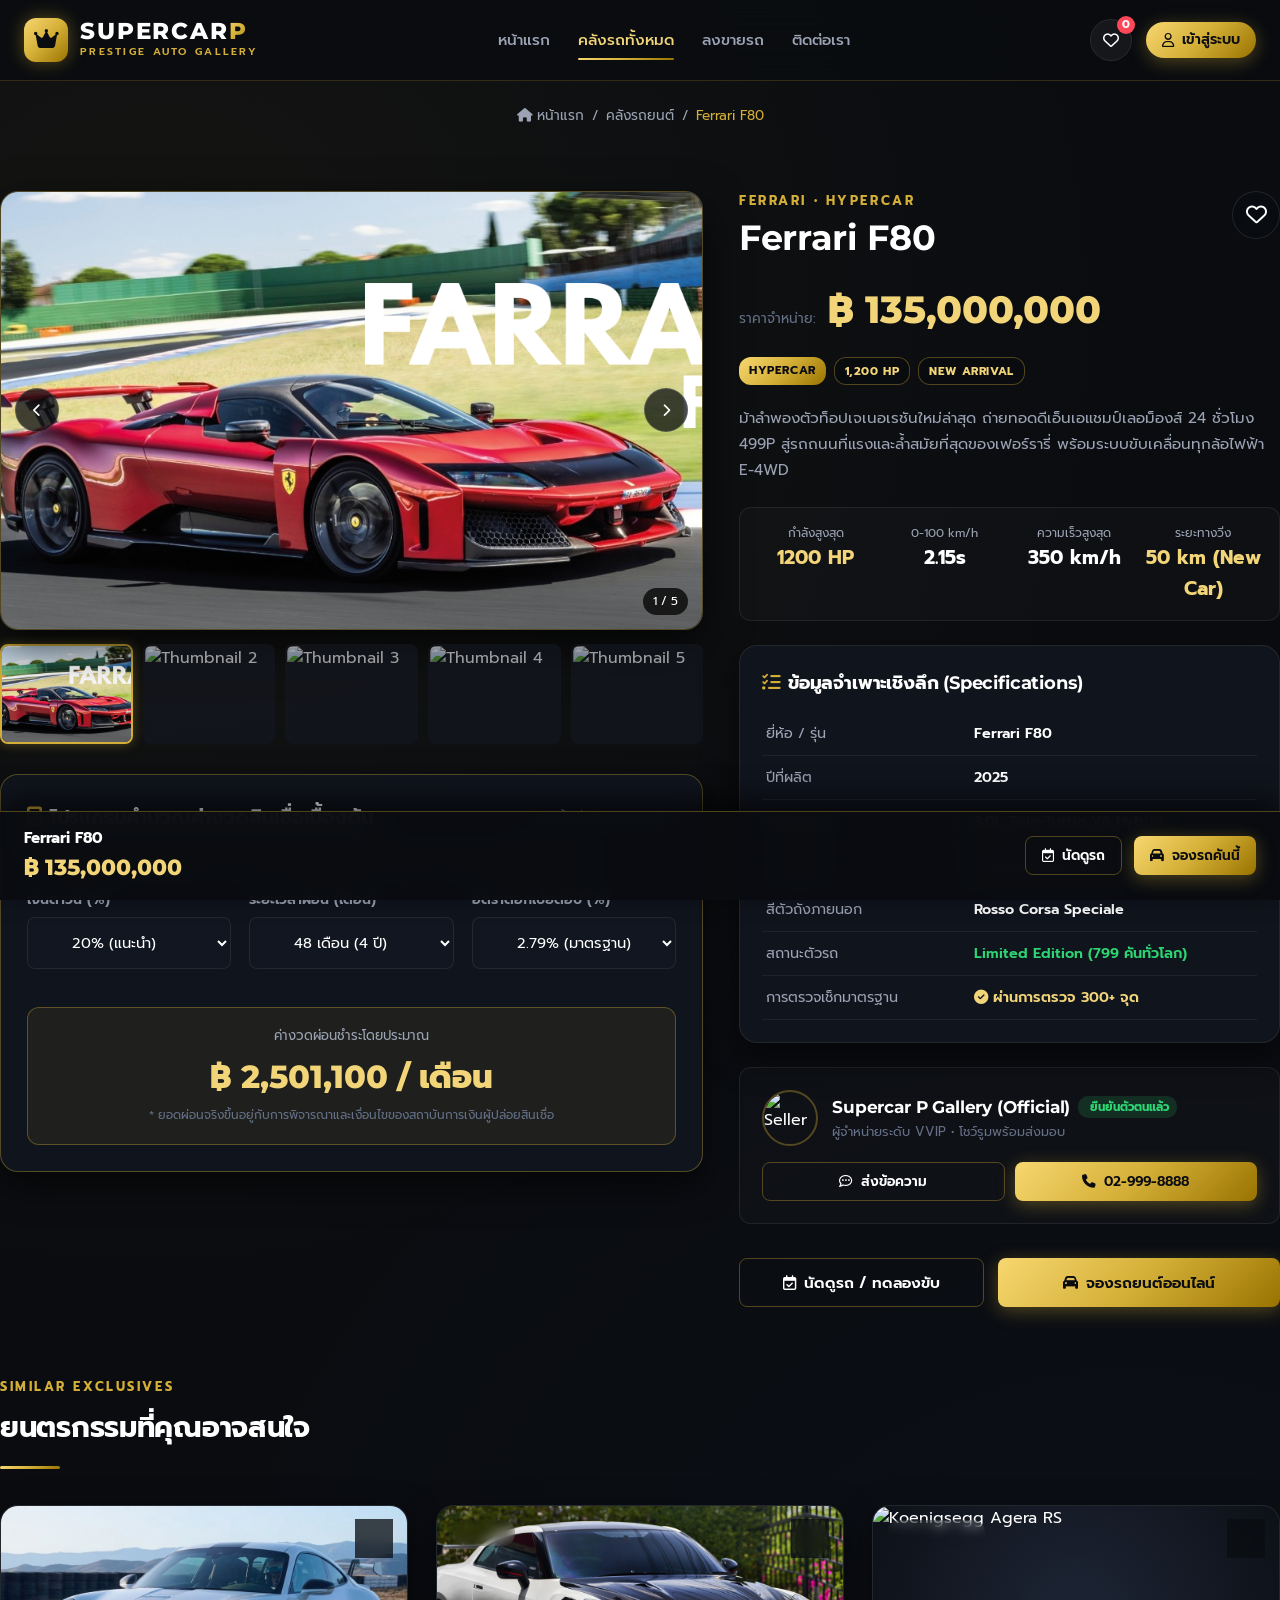
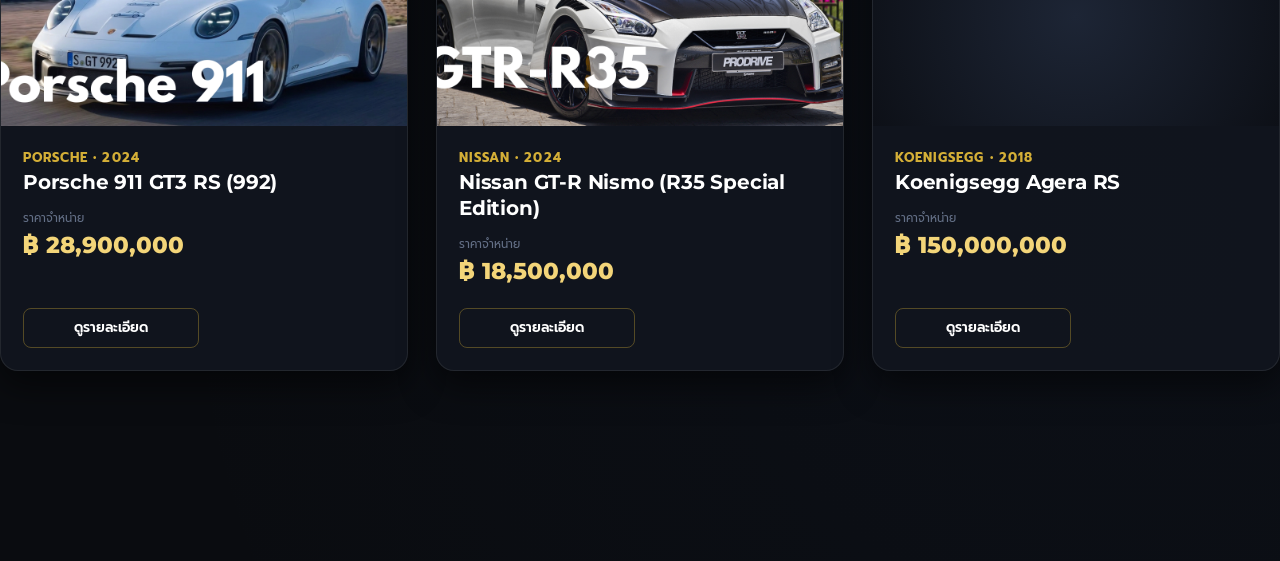
==== car_details.html @ a07b2f20 "final" ====
<!DOCTYPE html>
<html lang="th">
<head>
  <meta charset="UTF-8">
  <meta name="viewport" content="width=device-width, initial-scale=1.0">
  <title>รายละเอียดรถยนต์ | SUPERCAR P</title>
  
  <!-- FontAwesome Icons -->
  <link rel="stylesheet" href="https://cdnjs.cloudflare.com/ajax/libs/font-awesome/6.5.1/css/all.min.css">
  
  <!-- Unified Master Stylesheet -->
  <link rel="stylesheet" href="style.css">
</head>
<body style="padding-bottom: 90px;">

  <!-- ================= 1. HEADER / NAVIGATION ================= -->
  <header class="main-header" id="navbar">
    <div class="container header-container">
      <a href="index.html" class="brand-logo">
        <span class="logo-mark"><i class="fa-solid fa-crown"></i></span>
        <div class="logo-text">
          <span class="logo-title">SUPERCAR<span class="accent-gold">P</span></span>
          <span class="logo-sub">PRESTIGE AUTO GALLERY</span>
        </div>
      </a>

      <!-- Desktop Navigation -->
      <nav class="nav-menu" id="navMenu">
        <a href="index.html" class="nav-link">หน้าแรก</a>
        <a href="cars.html" class="nav-link active">คลังรถทั้งหมด</a>
        <a href="sell.html" class="nav-link">ลงขายรถ</a>
        <a href="contact.html" class="nav-link">ติดต่อเรา</a>
      </nav>

      <!-- Header Tools -->
      <div class="header-tools">
        <a href="sell.html" class="btn btn-outline btn-sm" style="display:none; @media(min-width:768px){display:inline-flex;}">
          <i class="fa-solid fa-plus"></i>
          <span>ลงขายรถ</span>
        </a>

        <a href="cars.html?view=wishlist" class="wishlist-btn" id="wishlistToggle" title="รถที่ถูกใจ (Wishlist)">
          <i class="fa-regular fa-heart"></i>
          <span class="badge" id="wishlistCount">0</span>
        </a>

        <!-- User Authentication State Button -->
        <div id="navbarAuth"></div>

        <!-- Mobile Menu Toggle Button -->
        <button class="mobile-toggle" id="mobileMenuBtn" aria-label="Toggle Navigation">
          <span></span>
          <span></span>
          <span></span>
        </button>
      </div>
    </div>
  </header>

  <!-- ================= 2. BREADCRUMB ================= -->
  <div class="container" style="padding-top: 24px;">
    <div class="breadcrumb-nav">
      <a href="index.html"><i class="fa-solid fa-house"></i> หน้าแรก</a>
      <span>/</span>
      <a href="cars.html">คลังรถยนต์</a>
      <span>/</span>
      <span id="breadcrumbCarName" style="color:var(--color-gold);">กำลังโหลด...</span>
    </div>
  </div>

  <!-- ================= 3. CAR DETAILS MAIN SECTION ================= -->
  <main class="container detail-main">
    <div class="detail-grid">

      <!-- LEFT COLUMN: IMAGE GALLERY & CALCULATOR -->
      <div>
        <div class="gallery-container">
          <div class="main-image-viewport">
            <img id="mainImage" src="" alt="Car Image">
            
            <button class="gallery-nav-btn prev" onclick="prevImage()" aria-label="Previous Image">
              <i class="fa-solid fa-chevron-left"></i>
            </button>
            <button class="gallery-nav-btn next" onclick="nextImage()" aria-label="Next Image">
              <i class="fa-solid fa-chevron-right"></i>
            </button>

            <div style="position:absolute; bottom:14px; right:14px; background:rgba(0,0,0,0.75); color:#fff; font-size:0.75rem; padding:4px 10px; border-radius:20px; backdrop-filter:blur(6px);">
              <span id="currentImgIdx">1</span> / <span id="totalImgCount">5</span>
            </div>
          </div>

          <!-- Thumbnails -->
          <div class="thumbnails-row" id="thumbnailsContainer">
            <!-- Rendered via JS -->
          </div>
        </div>

        <!-- Loan & Installment Calculator -->
        <div class="calculator-card glass-panel">
          <div style="display:flex; justify-content:space-between; align-items:center; margin-bottom:14px;">
            <h3 style="font-size:1.25rem; display:flex; align-items:center; gap:8px;">
              <i class="fa-solid fa-calculator" style="color:var(--color-gold);"></i>
              <span>โปรแกรมคำนวณค่างวดสินเชื่อเบื้องต้น</span>
            </h3>
            <span style="font-size:0.78rem; color:var(--text-dim);">ดอกเบี้ยเริ่มต้น 2.79% ต่อปี</span>
          </div>

          <p style="font-size:0.86rem; color:var(--text-muted); line-height:1.6;">
            ประเมินยอดผ่อนต่อเดือนโดยประมาณ สามารถปรับเปลี่ยนเงินดาวน์และระยะเวลาผ่อนได้ตามต้องการ
          </p>

          <div class="calc-inputs-grid">
            <div class="form-group">
              <label>เงินดาวน์ (%)</label>
              <select id="calcDownPercent" class="custom-select" onchange="calculateInstallment()">
                <option value="0.15">15%</option>
                <option value="0.20" selected>20% (แนะนำ)</option>
                <option value="0.25">25%</option>
                <option value="0.30">30%</option>
                <option value="0.40">40%</option>
                <option value="0.50">50%</option>
              </select>
            </div>

            <div class="form-group">
              <label>ระยะเวลาผ่อน (เดือน)</label>
              <select id="calcPeriodMonths" class="custom-select" onchange="calculateInstallment()">
                <option value="36">36 เดือน (3 ปี)</option>
                <option value="48" selected>48 เดือน (4 ปี)</option>
                <option value="60">60 เดือน (5 ปี)</option>
                <option value="72">72 เดือน (6 ปี)</option>
                <option value="84">84 เดือน (7 ปี)</option>
              </select>
            </div>

            <div class="form-group">
              <label>อัตราดอกเบี้ยต่อปี (%)</label>
              <select id="calcInterestRate" class="custom-select" onchange="calculateInstallment()">
                <option value="0.0259">2.59% (พิเศษ)</option>
                <option value="0.0279" selected>2.79% (มาตรฐาน)</option>
                <option value="0.0299">2.99%</option>
                <option value="0.0329">3.29%</option>
              </select>
            </div>
          </div>

          <div class="calc-result-box">
            <span style="font-size:0.82rem; color:var(--text-muted); display:block; margin-bottom:4px;">
              ค่างวดผ่อนชำระโดยประมาณ
            </span>
            <div class="calc-result-amount" id="calcMonthlyPayment">฿ 0</div>
            <span style="font-size:0.75rem; color:var(--text-dim); display:block; margin-top:4px;">
              * ยอดผ่อนจริงขึ้นอยู่กับการพิจารณาและเงื่อนไขของสถาบันการเงินผู้ปล่อยสินเชื่อ
            </span>
          </div>
        </div>

      </div>

      <!-- RIGHT COLUMN: SPECS, PRICING & SELLER INFO -->
      <div class="detail-info-card">
        
        <!-- Header & Wishlist -->
        <div>
          <div style="display:flex; justify-content:space-between; align-items:flex-start; gap:16px;">
            <div>
              <span class="sub-heading" id="carBrandTypeBadge">FERRARI • HYPERCAR</span>
              <h1 id="carNameTitle" style="font-size:2.2rem; margin:6px 0 10px; line-height:1.2;">Ferrari F80</h1>
            </div>
            
            <button class="card-fav-btn" id="detailFavBtn" style="position:static; width:48px; height:48px;" onclick="toggleDetailFav()">
              <i class="fa-regular fa-heart" style="font-size:1.3rem;"></i>
            </button>
          </div>

          <div style="display:flex; align-items:baseline; gap:12px; margin:10px 0 16px;">
            <span style="font-size:0.85rem; color:var(--text-dim);">ราคาจำหน่าย:</span>
            <span id="carPriceNumber" class="price-number" style="font-size:2.4rem;">฿ 135,000,000</span>
          </div>

          <!-- Quick Badges -->
          <div style="display:flex; gap:8px; flex-wrap:wrap; margin-bottom:20px;" id="carBadgesContainer">
            <!-- Badges -->
          </div>

          <p id="carDescriptionText" style="color:var(--text-muted); font-size:0.95rem; line-height:1.7;">
            ม้าลำพองตัวท็อปเจเนอเรชันใหม่ล่าสุด ถ่ายทอดดีเอ็นเอแชมป์เลอม็องส์ 24 ชั่วโมง 499P สู่รถถนนที่แรงและล้ำสมัยที่สุด
          </p>
        </div>

        <!-- 4 Key Performance Highlights -->
        <div style="display:grid; grid-template-columns:repeat(4, 1fr); gap:10px; background:rgba(255,255,255,0.02); padding:16px; border-radius:var(--radius-md); border:1px solid var(--border-glass);">
          <div style="text-align:center;">
            <small style="color:var(--text-muted); font-size:0.75rem; display:block;">กำลังสูงสุด</small>
            <b id="specHp" style="color:var(--color-gold-light); font-size:1.2rem;">1,200 HP</b>
          </div>
          <div style="text-align:center;">
            <small style="color:var(--text-muted); font-size:0.75rem; display:block;">0-100 km/h</small>
            <b id="specAcc" style="color:#fff; font-size:1.2rem;">2.15s</b>
          </div>
          <div style="text-align:center;">
            <small style="color:var(--text-muted); font-size:0.75rem; display:block;">ความเร็วสูงสุด</small>
            <b id="specTopSpeed" style="color:#fff; font-size:1.2rem;">350 km/h</b>
          </div>
          <div style="text-align:center;">
            <small style="color:var(--text-muted); font-size:0.75rem; display:block;">ระยะทางวิ่ง</small>
            <b id="specMileage" style="color:var(--color-gold-light); font-size:1.2rem;">50 km</b>
          </div>
        </div>

        <!-- Technical Specs Table -->
        <div class="glass-panel" style="padding:22px;">
          <h3 style="font-size:1.15rem; color:#fff; margin-bottom:14px; display:flex; align-items:center; gap:8px;">
            <i class="fa-solid fa-list-check" style="color:var(--color-gold);"></i>
            <span>ข้อมูลจำเพาะเชิงลึก (Specifications)</span>
          </h3>
          <table class="detail-specs-table">
            <tr><td>ยี่ห้อ / รุ่น</td><td id="tableModel">-</td></tr>
            <tr><td>ปีที่ผลิต</td><td id="tableYear">-</td></tr>
            <tr><td>เครื่องยนต์</td><td id="tableEngine">-</td></tr>
            <tr><td>ระบบเกียร์</td><td id="tableTransmission">-</td></tr>
            <tr><td>สีตัวถังภายนอก</td><td id="tableColor">-</td></tr>
            <tr><td>สถานะตัวรถ</td><td id="tableStatus" style="color:#2ed573;">-</td></tr>
            <tr><td>การตรวจเช็กมาตรฐาน</td><td style="color:var(--color-gold-light);"><i class="fa-solid fa-circle-check"></i> ผ่านการตรวจ 300+ จุด</td></tr>
          </table>
        </div>

        <!-- Seller Card -->
        <div class="seller-card">
          <div class="seller-header">
            <img id="sellerAvatar" src="https://images.unsplash.com/photo-1560250097-0b93528c311a?auto=format&fit=crop&w=300&q=80" alt="Seller" class="seller-avatar">
            <div>
              <div style="display:flex; align-items:center; gap:8px;">
                <h4 id="sellerName" style="font-size:1.05rem; color:#fff;">Supercar P Official</h4>
                <span style="background:rgba(46,213,115,0.15); color:#2ed573; font-size:0.72rem; padding:2px 8px; border-radius:10px; font-weight:700;">
                  <i class="fa-solid fa-shield-check"></i> ยืนยันตัวตนแล้ว
                </span>
              </div>
              <p style="font-size:0.8rem; color:var(--text-dim); margin-top:2px;">ผู้จำหน่ายระดับ VVIP • โชว์รูมพร้อมส่งมอบ</p>
            </div>
          </div>

          <div style="display:grid; grid-template-columns:1fr 1fr; gap:10px;">
            <button onclick="openModal('contactModal')" class="btn btn-outline btn-sm">
              <i class="fa-regular fa-comment-dots"></i> ส่งข้อความ
            </button>
            <a id="sellerPhoneLink" href="tel:029998888" class="btn btn-gold btn-sm">
              <i class="fa-solid fa-phone"></i> โทรติดต่อ
            </a>
          </div>
        </div>

        <!-- Action CTAs -->
        <div style="display:flex; gap:14px; margin-top:10px;">
          <button onclick="openModal('appointmentModal')" class="btn btn-outline" style="flex:1;">
            <i class="fa-regular fa-calendar-check"></i> นัดดูรถ / ทดลองขับ
          </button>
          <button onclick="openModal('bookingModal')" class="btn btn-gold" style="flex:1.2;">
            <i class="fa-solid fa-car"></i> จองรถยนต์ออนไลน์
          </button>
        </div>

      </div>

    </div>

    <!-- Related Vehicles Carousel -->
    <div style="margin-top:70px;">
      <div class="section-header">
        <span class="sub-heading">SIMILAR EXCLUSIVES</span>
        <h2 style="font-size:1.8rem;">ยนตรกรรมที่คุณอาจสนใจ</h2>
        <div class="gold-divider" style="margin-left:0;"></div>
      </div>

      <div class="cars-grid" id="relatedCarsContainer">
        <!-- Rendered via JS -->
      </div>
    </div>
  </main>

  <!-- ================= 4. STICKY BOTTOM ACTION BAR ================= -->
  <div class="sticky-bottom-bar">
    <div class="sticky-bar-inner">
      <div>
        <div id="stickyCarTitle" style="font-size:0.95rem; font-weight:700; color:#fff;">Ferrari F80</div>
        <div id="stickyCarPrice" style="font-family:var(--font-en); font-size:1.4rem; font-weight:800; color:var(--color-gold-light);">฿ 135,000,000</div>
      </div>

      <div style="display:flex; gap:12px;">
        <button onclick="openModal('appointmentModal')" class="btn btn-outline btn-sm">
          <i class="fa-regular fa-calendar-check"></i> นัดดูรถ
        </button>
        <button onclick="openModal('bookingModal')" class="btn btn-gold btn-sm">
          <i class="fa-solid fa-car"></i> จองรถคันนี้
        </button>
      </div>
    </div>
  </div>

  <!-- ================= 5. MODALS ================= -->

  <!-- Modal 1: Appointment (นัดดูรถ / ทดลองขับ) -->
  <div class="modal-overlay" id="appointmentModal">
    <div class="modal-box">
      <button class="modal-close-btn" onclick="closeModal('appointmentModal')"><i class="fa-solid fa-xmark"></i></button>
      <div style="display:flex; align-items:center; gap:12px; margin-bottom:18px;">
        <div style="width:44px; height:44px; border-radius:12px; background:var(--gold-gradient); display:flex; align-items:center; justify-content:center; color:#000; font-size:1.3rem;">
          <i class="fa-regular fa-calendar-check"></i>
        </div>
        <div>
          <h3 style="font-size:1.3rem; color:#fff;">นัดหมายดูรถยนต์ / ทดลองขับ</h3>
          <p id="modalCarSubtitle1" style="font-size:0.82rem; color:var(--text-muted);">-</p>
        </div>
      </div>

      <form onsubmit="handleAppointmentSubmit(event)">
        <div class="form-group">
          <label>ชื่อ-นามสกุลของคุณ</label>
          <input type="text" id="appUserName" class="custom-input" placeholder="ระบุชื่อจริงและนามสกุล" required>
        </div>
        <div class="form-row">
          <div class="form-group">
            <label>เบอร์โทรศัพท์ติดต่อ</label>
            <input type="tel" id="appUserPhone" class="custom-input" placeholder="08X-XXX-XXXX" required>
          </div>
          <div class="form-group">
            <label>LINE ID (ถ้ามี)</label>
            <input type="text" id="appUserLine" class="custom-input" placeholder="@yourline">
          </div>
        </div>
        <div class="form-row">
          <div class="form-group">
            <label>วันที่ต้องการนัดหมาย</label>
            <input type="date" id="appDate" class="custom-input" required>
          </div>
          <div class="form-group">
            <label>ช่วงเวลาที่สะดวก</label>
            <select id="appTime" class="custom-select">
              <option>ช่วงเช้า (09:30 - 12:00 น.)</option>
              <option selected>ช่วงบ่าย (13:00 - 16:00 น.)</option>
              <option>ช่วงเย็น (16:00 - 18:30 น.)</option>
            </select>
          </div>
        </div>
        <button type="submit" class="btn btn-gold" style="width:100%; margin-top:10px;">
          <i class="fa-solid fa-check"></i> ยืนยันการนัดหมาย
        </button>
      </form>
    </div>
  </div>

  <!-- Modal 2: Booking (จองรถยนต์ออนไลน์) -->
  <div class="modal-overlay" id="bookingModal">
    <div class="modal-box">
      <button class="modal-close-btn" onclick="closeModal('bookingModal')"><i class="fa-solid fa-xmark"></i></button>
      <div style="display:flex; align-items:center; gap:12px; margin-bottom:18px;">
        <div style="width:44px; height:44px; border-radius:12px; background:var(--gold-gradient); display:flex; align-items:center; justify-content:center; color:#000; font-size:1.3rem;">
          <i class="fa-solid fa-car"></i>
        </div>
        <div>
          <h3 style="font-size:1.3rem; color:#fff;">จองรถยนต์ออนไลน์ (Online Booking)</h3>
          <p style="font-size:0.82rem; color:var(--color-gold-light);">การันตีคืนเงินมัดจำ 100% หากไม่ผ่านไฟแนนซ์</p>
        </div>
      </div>

      <div style="background:rgba(212,175,55,0.08); border:1px solid var(--border-gold); padding:16px; border-radius:12px; margin-bottom:18px;">
        <div style="display:flex; justify-content:space-between; margin-bottom:6px; font-size:0.9rem;">
          <span style="color:var(--text-muted);">รถยนต์ที่จอง:</span>
          <span id="bookingCarName" style="font-weight:700; color:#fff;">-</span>
        </div>
        <div style="display:flex; justify-content:space-between; margin-bottom:6px; font-size:0.9rem;">
          <span style="color:var(--text-muted);">ราคาจำหน่าย:</span>
          <span id="bookingCarPrice" style="font-weight:700; color:var(--color-gold);">-</span>
        </div>
        <div style="display:flex; justify-content:space-between; padding-top:8px; border-top:1px solid rgba(255,255,255,0.08); font-size:1.05rem;">
          <span style="color:#fff; font-weight:600;">ค่ามัดจำจองสิทธิ์:</span>
          <span style="font-weight:800; color:#2ed573;">฿ 50,000</span>
        </div>
      </div>

      <form onsubmit="handleBookingSubmit(event)">
        <div class="form-group">
          <label>ชื่อ-นามสกุล (ตรงตามบัตรประชาชน)</label>
          <input type="text" class="custom-input" placeholder="ระบุชื่อ-นามสกุล" required>
        </div>
        <div class="form-row">
          <div class="form-group">
            <label>เบอร์โทรศัพท์</label>
            <input type="tel" class="custom-input" placeholder="08X-XXX-XXXX" required>
          </div>
          <div class="form-group">
            <label>อีเมล</label>
            <input type="email" class="custom-input" placeholder="your@email.com" required>
          </div>
        </div>
        <button type="submit" class="btn btn-gold" style="width:100%; margin-top:10px;">
          <i class="fa-solid fa-lock"></i> ดำเนินการชำระมัดจำจองสิทธิ์
        </button>
      </form>
    </div>
  </div>

  <!-- Modal 3: Contact Seller (ติดต่อผู้ขาย) -->
  <div class="modal-overlay" id="contactModal">
    <div class="modal-box">
      <button class="modal-close-btn" onclick="closeModal('contactModal')"><i class="fa-solid fa-xmark"></i></button>
      <h3 style="font-size:1.3rem; color:#fff; margin-bottom:6px;">ส่งข้อความสอบถามผู้ขาย</h3>
      <p id="contactCarSubtitle" style="font-size:0.85rem; color:var(--text-muted); margin-bottom:18px;">-</p>

      <form onsubmit="handleContactSubmit(event)">
        <div class="form-group">
          <label>ชื่อของคุณ</label>
          <input type="text" class="custom-input" placeholder="ระบุชื่อของคุณ" required>
        </div>
        <div class="form-group">
          <label>เบอร์โทรศัพท์</label>
          <input type="tel" class="custom-input" placeholder="08X-XXX-XXXX" required>
        </div>
        <div class="form-group">
          <label>ข้อความสอบถาม</label>
          <textarea id="contactMessageInput" class="custom-textarea" placeholder="ระบุข้อความสอบถาม..."></textarea>
        </div>
        <button type="submit" class="btn btn-gold" style="width:100%;">
          <i class="fa-solid fa-paper-plane"></i> ส่งข้อความทันที
        </button>
      </form>
    </div>
  </div>

  <!-- Scripts -->
  <script src="js/cars-data.js"></script>
  <script>
    let currentCar = null;
    let currentGallery = [];
    let currentImgIdx = 0;

    document.addEventListener("DOMContentLoaded", () => {
      // Get car ID from URL parameter ?id=...
      const params = new URLSearchParams(window.location.search);
      const carId = parseInt(params.get("id")) || 1;

      currentCar = CAR_DATABASE.find(c => c.id === carId) || CAR_DATABASE[0];
      currentGallery = currentCar.gallery && currentCar.gallery.length > 0 ? currentCar.gallery : [currentCar.image];

      populateCarDetails();
      renderThumbnails();
      calculateInstallment();
      renderRelatedCars();

      // Check if URL has ?action=booking
      if (params.get("action") === "booking") {
        openModal("bookingModal");
      }
    });

    function populateCarDetails() {
      if (!currentCar) return;

      document.title = `${currentCar.name} (${currentCar.year}) | SUPERCAR P`;
      document.getElementById("breadcrumbCarName").textContent = currentCar.name;
      document.getElementById("carBrandTypeBadge").textContent = `${currentCar.brand.toUpperCase()} • ${currentCar.type.toUpperCase()}`;
      document.getElementById("carNameTitle").textContent = currentCar.name;
      document.getElementById("carPriceNumber").textContent = `฿ ${currentCar.priceDisplay}`;
      document.getElementById("carDescriptionText").textContent = currentCar.description;

      document.getElementById("specHp").textContent = `${currentCar.hp} HP`;
      document.getElementById("specAcc").textContent = currentCar.acceleration;
      document.getElementById("specTopSpeed").textContent = currentCar.topSpeed;
      document.getElementById("specMileage").textContent = currentCar.mileage;

      document.getElementById("tableModel").textContent = currentCar.name;
      document.getElementById("tableYear").textContent = currentCar.year;
      document.getElementById("tableEngine").textContent = currentCar.engine;
      document.getElementById("tableTransmission").textContent = currentCar.transmission;
      document.getElementById("tableColor").textContent = currentCar.color;
      document.getElementById("tableStatus").textContent = currentCar.status;

      // Badges
      const badgesContainer = document.getElementById("carBadgesContainer");
      badgesContainer.innerHTML = currentCar.badges.map((b, i) => `
        <span class="badge-pill ${i === 0 ? 'gold' : 'dark'}">${b}</span>
      `).join('');

      // Sticky Bar
      document.getElementById("stickyCarTitle").textContent = currentCar.name;
      document.getElementById("stickyCarPrice").textContent = `฿ ${currentCar.priceDisplay}`;

      // Seller
      if (currentCar.seller) {
        document.getElementById("sellerName").textContent = currentCar.seller.name;
        document.getElementById("sellerAvatar").src = currentCar.seller.avatar;
        document.getElementById("sellerPhoneLink").href = `tel:${currentCar.seller.phone.replace(/[^0-9]/g, '')}`;
        document.getElementById("sellerPhoneLink").innerHTML = `<i class="fa-solid fa-phone"></i> ${currentCar.seller.phone}`;
      }

      // Modals text
      document.getElementById("modalCarSubtitle1").textContent = `${currentCar.name} (฿ ${currentCar.priceDisplay})`;
      document.getElementById("bookingCarName").textContent = currentCar.name;
      document.getElementById("bookingCarPrice").textContent = `฿ ${currentCar.priceDisplay}`;
      document.getElementById("contactCarSubtitle").textContent = `สนใจรถยนต์: ${currentCar.name}`;
      document.getElementById("contactMessageInput").value = `สวัสดีครับ สนใจสอบถามข้อมูลรถยนต์ ${currentCar.name} (รหัส #${currentCar.id}) ครับ`;

      // Main image
      setImage(0);

      // Wishlist button state
      updateDetailFavBtn();
    }

    function renderThumbnails() {
      const container = document.getElementById("thumbnailsContainer");
      container.innerHTML = currentGallery.map((imgSrc, idx) => `
        <div class="thumb-item ${idx === 0 ? 'active' : ''}" onclick="setImage(${idx})">
          <img src="${imgSrc}" alt="Thumbnail ${idx + 1}">
        </div>
      `).join('');
    }

    function setImage(idx) {
      currentImgIdx = idx;
      const mainImg = document.getElementById("mainImage");
      mainImg.style.opacity = '0.3';
      setTimeout(() => {
        mainImg.src = currentGallery[currentImgIdx];
        mainImg.style.opacity = '1';
      }, 150);

      document.getElementById("currentImgIdx").textContent = currentImgIdx + 1;
      document.getElementById("totalImgCount").textContent = currentGallery.length;

      document.querySelectorAll(".thumb-item").forEach((thumb, i) => {
        thumb.classList.toggle("active", i === currentImgIdx);
      });
    }

    function nextImage() {
      let nextIdx = (currentImgIdx + 1) % currentGallery.length;
      setImage(nextIdx);
    }

    function prevImage() {
      let prevIdx = (currentImgIdx - 1 + currentGallery.length) % currentGallery.length;
      setImage(prevIdx);
    }

    // Installment Calculator
    function calculateInstallment() {
      if (!currentCar) return;

      const price = currentCar.price;
      const downPercent = parseFloat(document.getElementById("calcDownPercent").value);
      const months = parseInt(document.getElementById("calcPeriodMonths").value);
      const annualRate = parseFloat(document.getElementById("calcInterestRate").value);

      const downPayment = price * downPercent;
      const loanAmount = price - downPayment;
      const years = months / 12;
      const totalInterest = loanAmount * annualRate * years;
      const totalLoanWithInterest = loanAmount + totalInterest;
      const monthlyPayment = Math.round(totalLoanWithInterest / months);

      document.getElementById("calcMonthlyPayment").textContent = `฿ ${monthlyPayment.toLocaleString()} / เดือน`;
    }

    // Wishlist Toggle for detail page
    function toggleDetailFav() {
      if (!currentCar) return;
      toggleWishlist(currentCar.id);
      updateDetailFavBtn();
    }

    function updateDetailFavBtn() {
      const btn = document.getElementById("detailFavBtn");
      const wishlist = getWishlist();
      const isFav = wishlist.includes(currentCar.id);
      btn.classList.toggle("active", isFav);
      const icon = btn.querySelector("i");
      if (icon) {
        icon.className = isFav ? "fa-solid fa-heart" : "fa-regular fa-heart";
        icon.style.color = isFav ? "#ff4757" : "";
      }
    }

    // Related Cars
    function renderRelatedCars() {
      const container = document.getElementById("relatedCarsContainer");
      const related = CAR_DATABASE.filter(c => c.id !== currentCar.id).slice(0, 3);
      const wishlist = getWishlist();

      container.innerHTML = related.map(car => {
        const isFav = wishlist.includes(car.id);
        return `
          <div class="car-card">
            <div class="car-img-wrapper">
              <img src="${car.image}" alt="${car.name}">
              <div class="car-card-badges">
                <span class="badge-pill gold">${car.brand}</span>
              </div>
              <button class="card-fav-btn ${isFav ? 'active' : ''}" 
                      data-wishlist-id="${car.id}"
                      onclick="toggleWishlist(${car.id}, event)">
                <i class="${isFav ? 'fa-solid' : 'fa-regular'} fa-heart" ${isFav ? 'style="color:#ff4757;"' : ''}></i>
              </button>
            </div>
            <div class="car-info">
              <span class="car-brand-name">${car.brand} • ${car.year}</span>
              <h3 class="car-title">${car.name}</h3>
              <div class="car-price-row">
                <span class="price-caption">ราคาจำหน่าย</span>
                <span class="price-number">฿ ${car.priceDisplay}</span>
              </div>
              <div class="car-actions">
                <a href="car_details.html?id=${car.id}" class="btn btn-outline btn-sm" style="flex:1;">
                  ดูรายละเอียด
                </a>
              </div>
            </div>
          </div>
        `;
      }).join('');
    }

    // Modal Handlers
    function openModal(id) {
      const modal = document.getElementById(id);
      if (modal) {
        modal.style.display = 'flex';
        document.body.style.overflow = 'hidden';
      }
    }

    function closeModal(id) {
      const modal = document.getElementById(id);
      if (modal) {
        modal.style.display = 'none';
        document.body.style.overflow = 'auto';
      }
    }

    function handleAppointmentSubmit(e) {
      e.preventDefault();
      closeModal('appointmentModal');
      showToast("ส่งคำขอนัดหมายเรียบร้อยแล้ว ทีมงาน VIP Concierge จะติดต่อกลับเพื่อยืนยันเวลา", "success", 5000);
    }

    function handleBookingSubmit(e) {
      e.preventDefault();
      closeModal('bookingModal');
      showToast("ระบบบันทึกการจองสิทธิ์เรียบร้อยแล้ว! เจ้าหน้าที่จะติดต่อเพื่อดำเนินการด้านเอกสารและใบเสร็จ", "success", 6000);
    }

    function handleContactSubmit(e) {
      e.preventDefault();
      closeModal('contactModal');
      showToast("ส่งข้อความถึงผู้ขายเรียบร้อยแล้ว จะได้รับการตอบกลับโดยเร็วที่สุด", "success", 5000);
    }
  </script>
</body>
</html>
---- style.css ----
/* ===================================================================
   SUPERCAR P - Luxury & Supercar Dealership Master Stylesheet
   Unified Theme: Dark Obsidian & Radiant Gold (Prestige Auto Gallery)
   =================================================================== */

@import url('https://fonts.googleapis.com/css2?family=Montserrat:ital,wght@0,300;0,400;0,500;0,600;0,700;0,800;1,300&family=Prompt:wght@300;400;500;600;700&display=swap');

:root {
  --bg-main: #0a0c10;
  --bg-surface: #0f1219;
  --bg-card: rgba(18, 22, 31, 0.88);
  --bg-card-hover: rgba(26, 32, 45, 0.96);
  --bg-glass: rgba(15, 19, 27, 0.75);
  --border-glass: rgba(255, 255, 255, 0.08);
  --border-gold: rgba(212, 175, 55, 0.35);

  --color-gold: #d4af37;
  --color-gold-light: #f3d579;
  --color-gold-dark: #aa8214;
  --gold-gradient: linear-gradient(135deg, #f7d770 0%, #d4af37 50%, #997300 100%);
  --gold-glow: 0 0 25px rgba(212, 175, 55, 0.28);

  --text-main: #ffffff;
  --text-muted: #9ba3b4;
  --text-dim: #647087;

  --font-primary: 'Prompt', 'Montserrat', -apple-system, BlinkMacSystemFont, sans-serif;
  --font-en: 'Montserrat', 'Prompt', sans-serif;

  --transition-smooth: all 0.3s cubic-bezier(0.25, 0.8, 0.25, 1);
  --shadow-card: 0 14px 34px rgba(0, 0, 0, 0.55);
  --shadow-glow: 0 0 30px rgba(212, 175, 55, 0.15);
  --radius-lg: 18px;
  --radius-md: 12px;
  --radius-sm: 8px;
}

* {
  margin: 0;
  padding: 0;
  box-sizing: border-box;
}

html {
  scroll-behavior: smooth;
  font-size: 16px;
}

body {
  background-color: var(--bg-main);
  color: var(--text-main);
  font-family: var(--font-primary);
  line-height: 1.6;
  overflow-x: hidden;
  min-height: 100vh;
  display: flex;
  flex-direction: column;
  background-image: 
    radial-gradient(circle at 12% 15%, rgba(212, 175, 55, 0.05) 0%, transparent 45%),
    radial-gradient(circle at 88% 85%, rgba(45, 80, 150, 0.05) 0%, transparent 45%);
}

/* Typography & General */
h1, h2, h3, h4, h5, h6 {
  font-family: var(--font-en);
  font-weight: 700;
  color: var(--text-main);
  letter-spacing: -0.01em;
}

a {
  color: inherit;
  text-decoration: none;
  transition: var(--transition-smooth);
}

.container {
  max-width: 1280px;
  margin: 0 auto;
  padding: 0 24px;
}

.accent-gold {
  color: var(--color-gold);
  background: var(--gold-gradient);
  -webkit-background-clip: text;
  -webkit-text-fill-color: transparent;
}

.gold-divider {
  width: 60px;
  height: 3px;
  background: var(--gold-gradient);
  margin: 16px auto;
  border-radius: 2px;
}

.glass-panel {
  background: var(--bg-card);
  backdrop-filter: blur(16px);
  -webkit-backdrop-filter: blur(16px);
  border: 1px solid var(--border-glass);
  border-radius: var(--radius-lg);
  box-shadow: var(--shadow-card);
}

/* ===================================================================
   BUTTONS
   =================================================================== */
.btn {
  display: inline-flex;
  align-items: center;
  justify-content: center;
  gap: 8px;
  padding: 12px 24px;
  font-family: var(--font-primary);
  font-size: 0.95rem;
  font-weight: 600;
  border-radius: var(--radius-sm);
  cursor: pointer;
  border: none;
  transition: var(--transition-smooth);
  text-decoration: none;
}

.btn-gold {
  background: var(--gold-gradient);
  color: #0b0c10 !important;
  box-shadow: 0 4px 18px rgba(212, 175, 55, 0.35);
}

.btn-gold:hover {
  transform: translateY(-2px);
  box-shadow: 0 8px 25px rgba(212, 175, 55, 0.5);
  filter: brightness(1.08);
}

.btn-outline {
  background: transparent;
  color: var(--text-main);
  border: 1.5px solid var(--border-gold);
}

.btn-outline:hover {
  background: rgba(212, 175, 55, 0.12);
  border-color: var(--color-gold-light);
  color: var(--color-gold-light);
  transform: translateY(-2px);
}

.btn-sm {
  padding: 8px 16px;
  font-size: 0.85rem;
}

.btn-lg {
  padding: 14px 32px;
  font-size: 1.05rem;
  border-radius: var(--radius-md);
}

/* ===================================================================
   UNIFIED HEADER & NAVIGATION
   =================================================================== */
.main-header {
  position: sticky;
  top: 0;
  z-index: 1000;
  background: rgba(10, 12, 16, 0.92);
  backdrop-filter: blur(18px);
  -webkit-backdrop-filter: blur(18px);
  border-bottom: 1px solid rgba(212, 175, 55, 0.2);
  transition: var(--transition-smooth);
}

.main-header.scrolled {
  background: rgba(8, 10, 14, 0.98);
  box-shadow: 0 10px 30px rgba(0, 0, 0, 0.7);
  border-bottom-color: rgba(212, 175, 55, 0.35);
}

.header-container {
  display: flex;
  align-items: center;
  justify-content: space-between;
  height: 80px;
}

.brand-logo {
  display: flex;
  align-items: center;
  gap: 12px;
}

.logo-mark {
  width: 44px;
  height: 44px;
  background: var(--gold-gradient);
  border-radius: 12px;
  display: flex;
  align-items: center;
  justify-content: center;
  color: #0b0c10;
  font-size: 1.35rem;
  box-shadow: 0 0 18px rgba(212, 175, 55, 0.4);
}

.logo-text {
  display: flex;
  flex-direction: column;
}

.logo-title {
  font-family: var(--font-en);
  font-size: 1.45rem;
  font-weight: 800;
  letter-spacing: 0.08em;
  color: #ffffff;
  line-height: 1.1;
}

.logo-sub {
  font-size: 0.65rem;
  letter-spacing: 0.22em;
  color: var(--color-gold);
  font-weight: 600;
}

.nav-menu {
  display: flex;
  align-items: center;
  gap: 28px;
}

.nav-link {
  font-size: 0.95rem;
  font-weight: 500;
  color: var(--text-muted);
  position: relative;
  padding: 6px 0;
}

.nav-link:hover,
.nav-link.active {
  color: var(--color-gold-light);
}

.nav-link.active::after,
.nav-link:hover::after {
  content: '';
  position: absolute;
  bottom: -2px;
  left: 0;
  width: 100%;
  height: 2px;
  background: var(--gold-gradient);
  border-radius: 2px;
}

.header-tools {
  display: flex;
  align-items: center;
  gap: 14px;
}

.wishlist-btn {
  background: rgba(255, 255, 255, 0.05);
  border: 1px solid var(--border-glass);
  color: var(--text-main);
  width: 42px;
  height: 42px;
  border-radius: 50%;
  display: flex;
  align-items: center;
  justify-content: center;
  position: relative;
  cursor: pointer;
  transition: var(--transition-smooth);
}

.wishlist-btn:hover {
  border-color: var(--color-gold);
  color: var(--color-gold);
  background: rgba(212, 175, 55, 0.1);
}

.wishlist-btn .badge {
  position: absolute;
  top: -4px;
  right: -4px;
  background: #ff4757;
  color: #fff;
  font-size: 0.7rem;
  font-weight: 700;
  width: 18px;
  height: 18px;
  border-radius: 50%;
  display: flex;
  align-items: center;
  justify-content: center;
}

.mobile-toggle {
  display: none;
  flex-direction: column;
  gap: 5px;
  background: none;
  border: none;
  cursor: pointer;
  padding: 8px;
}

.mobile-toggle span {
  width: 24px;
  height: 2px;
  background: var(--text-main);
  transition: var(--transition-smooth);
}

/* ===================================================================
   HERO SECTION (HOME)
   =================================================================== */
.hero-section {
  position: relative;
  min-height: 600px;
  padding: 80px 0 60px;
  display: flex;
  align-items: center;
  background: radial-gradient(circle at 65% 50%, rgba(212, 175, 55, 0.08) 0%, transparent 60%);
  overflow: hidden;
}

.hero-grid {
  display: grid;
  grid-template-columns: 1.1fr 1fr;
  align-items: center;
  gap: 40px;
}

.hero-tag {
  display: inline-flex;
  align-items: center;
  gap: 8px;
  padding: 6px 14px;
  background: rgba(212, 175, 55, 0.1);
  border: 1px solid var(--border-gold);
  border-radius: 30px;
  color: var(--color-gold-light);
  font-size: 0.82rem;
  font-weight: 600;
  margin-bottom: 20px;
  letter-spacing: 0.06em;
}

.hero-title {
  font-size: clamp(2.4rem, 4.5vw, 3.8rem);
  line-height: 1.15;
  margin-bottom: 20px;
  font-weight: 800;
}

.hero-desc {
  font-size: 1.08rem;
  color: var(--text-muted);
  margin-bottom: 32px;
  max-width: 540px;
  line-height: 1.7;
}

.hero-cta-group {
  display: flex;
  flex-wrap: wrap;
  gap: 16px;
  margin-bottom: 40px;
}

.hero-stats {
  display: grid;
  grid-template-columns: repeat(3, 1fr);
  gap: 20px;
  padding-top: 24px;
  border-top: 1px solid rgba(255, 255, 255, 0.08);
}

.hero-stat-val {
  font-family: var(--font-en);
  font-size: 1.8rem;
  font-weight: 800;
  color: var(--color-gold-light);
  line-height: 1.1;
}

.hero-stat-label {
  font-size: 0.8rem;
  color: var(--text-muted);
}

.hero-visual {
  position: relative;
}

.hero-img-box {
  position: relative;
  border-radius: var(--radius-lg);
  overflow: hidden;
  box-shadow: 0 25px 60px rgba(0, 0, 0, 0.8);
  border: 1.5px solid var(--border-gold);
}

.hero-img-box img {
  width: 100%;
  height: 380px;
  object-fit: cover;
  display: block;
  transition: transform 0.6s ease;
}

.hero-img-box:hover img {
  transform: scale(1.04);
}

.hero-float-card {
  position: absolute;
  bottom: -20px;
  left: -20px;
  background: rgba(14, 18, 26, 0.92);
  backdrop-filter: blur(12px);
  border: 1px solid var(--border-gold);
  border-radius: var(--radius-md);
  padding: 16px 22px;
  box-shadow: 0 15px 35px rgba(0, 0, 0, 0.6);
}

.hero-float-title {
  font-size: 0.82rem;
  color: var(--text-muted);
}

.hero-float-price {
  font-family: var(--font-en);
  font-size: 1.45rem;
  font-weight: 800;
  color: var(--color-gold);
}

/* ===================================================================
   FAST SEARCH WIDGET
   =================================================================== */
.search-widget-section {
  margin-top: -30px;
  position: relative;
  z-index: 10;
  margin-bottom: 60px;
}

.search-widget {
  padding: 24px 30px;
  border: 1.5px solid var(--border-gold);
}

.search-form-grid {
  display: grid;
  grid-template-columns: 1.6fr 1.2fr 1.2fr auto;
  gap: 16px;
  align-items: center;
}

.input-with-icon {
  position: relative;
  display: flex;
  align-items: center;
}

.input-with-icon i {
  position: absolute;
  left: 16px;
  color: var(--text-dim);
  font-size: 0.95rem;
}

.custom-input,
.custom-select {
  width: 100%;
  padding: 13px 16px 13px 44px;
  background: rgba(255, 255, 255, 0.04);
  border: 1px solid var(--border-glass);
  border-radius: var(--radius-sm);
  color: var(--text-main);
  font-family: var(--font-primary);
  font-size: 0.92rem;
  outline: none;
  transition: var(--transition-smooth);
}

.custom-select {
  padding-left: 40px;
  cursor: pointer;
  background-color: #121620;
}

.custom-input:focus,
.custom-select:focus {
  border-color: var(--color-gold);
  box-shadow: 0 0 15px rgba(212, 175, 55, 0.2);
  background: rgba(255, 255, 255, 0.07);
}

/* ===================================================================
   FILTER BAR & PILLS (CATALOG)
   =================================================================== */
.showroom-section {
  padding: 40px 0 80px;
}

.section-header {
  margin-bottom: 36px;
}

.sub-heading {
  font-size: 0.8rem;
  letter-spacing: 0.2em;
  color: var(--color-gold);
  font-weight: 700;
  display: block;
  margin-bottom: 6px;
}

.main-heading {
  font-size: 2.2rem;
  margin-bottom: 10px;
}

.section-desc {
  color: var(--text-muted);
  max-width: 600px;
  margin: 0 auto;
}

.filter-wrapper {
  padding: 24px;
  margin-bottom: 36px;
  display: flex;
  flex-direction: column;
  gap: 20px;
}

.filter-top-row {
  display: flex;
  gap: 16px;
  justify-content: space-between;
  align-items: center;
  flex-wrap: wrap;
}

.search-box {
  position: relative;
  flex: 1;
  min-width: 280px;
}

.search-box i {
  position: absolute;
  left: 16px;
  top: 50%;
  transform: translateY(-50%);
  color: var(--text-dim);
}

.search-box input {
  width: 100%;
  padding: 12px 40px 12px 44px;
  background: rgba(255, 255, 255, 0.04);
  border: 1px solid var(--border-glass);
  border-radius: var(--radius-sm);
  color: #fff;
  font-family: var(--font-primary);
  font-size: 0.95rem;
  outline: none;
  transition: var(--transition-smooth);
}

.search-box input:focus {
  border-color: var(--color-gold);
  background: rgba(255, 255, 255, 0.07);
}

.clear-search-btn {
  position: absolute;
  right: 12px;
  top: 50%;
  transform: translateY(-50%);
  background: none;
  border: none;
  color: var(--text-dim);
  cursor: pointer;
}

.filter-pills-row {
  display: flex;
  align-items: center;
  gap: 12px;
  flex-wrap: wrap;
}

.filter-label {
  font-size: 0.85rem;
  color: var(--text-muted);
  font-weight: 600;
}

.filter-pills {
  display: flex;
  gap: 8px;
  flex-wrap: wrap;
}

.pill-btn {
  background: rgba(255, 255, 255, 0.04);
  border: 1px solid var(--border-glass);
  color: var(--text-muted);
  padding: 6px 16px;
  border-radius: 20px;
  font-family: var(--font-primary);
  font-size: 0.85rem;
  font-weight: 500;
  cursor: pointer;
  transition: var(--transition-smooth);
}

.pill-btn:hover {
  color: #fff;
  border-color: rgba(212, 175, 55, 0.4);
}

.pill-btn.active {
  background: var(--gold-gradient);
  color: #0b0c10;
  font-weight: 700;
  border-color: transparent;
  box-shadow: 0 4px 14px rgba(212, 175, 55, 0.35);
}

.view-mode-buttons {
  display: flex;
  gap: 6px;
  background: rgba(255, 255, 255, 0.03);
  padding: 4px;
  border-radius: var(--radius-sm);
  border: 1px solid var(--border-glass);
}

.view-btn {
  background: none;
  border: none;
  color: var(--text-dim);
  padding: 6px 12px;
  border-radius: 6px;
  cursor: pointer;
  transition: var(--transition-smooth);
}

.view-btn.active,
.view-btn:hover {
  background: rgba(212, 175, 55, 0.2);
  color: var(--color-gold-light);
}

/* ===================================================================
   CAR CARDS & GRID
   =================================================================== */
.cars-grid {
  display: grid;
  grid-template-columns: repeat(3, 1fr);
  gap: 28px;
}

.car-card {
  background: var(--bg-card);
  border: 1px solid var(--border-glass);
  border-radius: var(--radius-lg);
  overflow: hidden;
  display: flex;
  flex-direction: column;
  transition: var(--transition-smooth);
  box-shadow: var(--shadow-card);
  position: relative;
}

.car-card:hover {
  transform: translateY(-6px);
  border-color: var(--border-gold);
  box-shadow: 0 20px 40px rgba(0, 0, 0, 0.7), var(--shadow-glow);
}

.car-img-wrapper {
  position: relative;
  height: 220px;
  background: radial-gradient(circle at center, #1d2535 0%, #0d1017 100%);
  overflow: hidden;
  display: flex;
  align-items: center;
  justify-content: center;
}

.car-img-wrapper img {
  width: 100%;
  height: 100%;
  object-fit: cover;
  transition: transform 0.5s ease;
}

.car-card:hover .car-img-wrapper img {
  transform: scale(1.06);
}

.car-card-badges {
  position: absolute;
  top: 14px;
  left: 14px;
  display: flex;
  flex-direction: column;
  gap: 6px;
  z-index: 2;
}

.badge-pill {
  padding: 4px 10px;
  border-radius: 12px;
  font-size: 0.72rem;
  font-weight: 700;
  text-transform: uppercase;
  letter-spacing: 0.05em;
  backdrop-filter: blur(6px);
}

.badge-pill.gold {
  background: var(--gold-gradient);
  color: #0b0c10;
}

.badge-pill.dark {
  background: rgba(10, 12, 16, 0.85);
  color: var(--color-gold-light);
  border: 1px solid var(--border-gold);
}

.card-fav-btn {
  position: absolute;
  top: 14px;
  right: 14px;
  width: 38px;
  height: 38px;
  border-radius: 50%;
  background: rgba(10, 12, 16, 0.75);
  backdrop-filter: blur(6px);
  border: 1px solid rgba(255, 255, 255, 0.1);
  color: #fff;
  display: flex;
  align-items: center;
  justify-content: center;
  cursor: pointer;
  z-index: 2;
  transition: var(--transition-smooth);
}

.card-fav-btn:hover {
  background: #ff4757;
  color: #fff;
  border-color: #ff4757;
  transform: scale(1.1);
}

.car-info {
  padding: 22px;
  display: flex;
  flex-direction: column;
  flex: 1;
}

.car-meta-top {
  display: flex;
  justify-content: space-between;
  align-items: center;
  margin-bottom: 6px;
}

.car-brand-name {
  font-size: 0.82rem;
  color: var(--color-gold);
  font-weight: 700;
  text-transform: uppercase;
  letter-spacing: 0.08em;
}

.car-year {
  font-size: 0.8rem;
  color: var(--text-dim);
}

.car-title {
  font-size: 1.25rem;
  margin-bottom: 14px;
  color: #ffffff;
  font-weight: 700;
  line-height: 1.3;
}

.car-specs-grid {
  display: grid;
  grid-template-columns: repeat(3, 1fr);
  gap: 8px;
  padding: 12px 0;
  border-top: 1px solid rgba(255, 255, 255, 0.06);
  border-bottom: 1px solid rgba(255, 255, 255, 0.06);
  margin-bottom: 18px;
}

.spec-cell {
  display: flex;
  flex-direction: column;
  gap: 2px;
}

.spec-cell-label {
  font-size: 0.7rem;
  color: var(--text-muted);
}

.spec-cell-val {
  font-size: 0.88rem;
  font-weight: 700;
  color: var(--text-main);
}

.car-price-row {
  margin-bottom: 18px;
}

.price-caption {
  font-size: 0.72rem;
  color: var(--text-dim);
  display: block;
}

.price-number {
  font-family: var(--font-en);
  font-size: 1.45rem;
  font-weight: 800;
  color: var(--color-gold-light);
}

.car-actions {
  display: grid;
  grid-template-columns: 1fr 1fr;
  gap: 10px;
  margin-top: auto;
}

/* List view mode */
.cars-grid.list-view {
  grid-template-columns: 1fr;
}

.cars-grid.list-view .car-card {
  flex-direction: row;
  height: 240px;
}

.cars-grid.list-view .car-img-wrapper {
  width: 320px;
  height: 100%;
  flex-shrink: 0;
}

/* ===================================================================
   CAR DETAIL PAGE SPECIFIC STYLES
   =================================================================== */
.detail-main {
  padding: 40px 0 100px;
}

.breadcrumb-nav {
  display: flex;
  align-items: center;
  gap: 8px;
  font-size: 0.85rem;
  color: var(--text-muted);
  margin-bottom: 24px;
}

.breadcrumb-nav a:hover {
  color: var(--color-gold);
}

.detail-grid {
  display: grid;
  grid-template-columns: 1.3fr 1fr;
  gap: 36px;
  margin-bottom: 40px;
}

.gallery-container {
  display: flex;
  flex-direction: column;
  gap: 14px;
}

.main-image-viewport {
  position: relative;
  background: radial-gradient(circle at center, #1b2230 0%, #0d1017 100%);
  border: 1.5px solid var(--border-gold);
  border-radius: var(--radius-lg);
  aspect-ratio: 16 / 10;
  overflow: hidden;
  box-shadow: 0 18px 45px rgba(0, 0, 0, 0.7);
}

.main-image-viewport img {
  width: 100%;
  height: 100%;
  object-fit: cover;
  transition: opacity 0.25s ease;
}

.gallery-nav-btn {
  position: absolute;
  top: 50%;
  transform: translateY(-50%);
  width: 44px;
  height: 44px;
  border-radius: 50%;
  background: rgba(10, 12, 16, 0.75);
  border: 1px solid rgba(255, 255, 255, 0.15);
  color: #fff;
  display: flex;
  align-items: center;
  justify-content: center;
  cursor: pointer;
  transition: var(--transition-smooth);
}

.gallery-nav-btn:hover {
  background: var(--gold-gradient);
  color: #0b0c10;
  border-color: transparent;
}

.gallery-nav-btn.prev { left: 14px; }
.gallery-nav-btn.next { right: 14px; }

.thumbnails-row {
  display: grid;
  grid-template-columns: repeat(5, 1fr);
  gap: 10px;
}

.thumb-item {
  aspect-ratio: 4 / 3;
  border-radius: var(--radius-sm);
  overflow: hidden;
  border: 2px solid transparent;
  cursor: pointer;
  background: #141822;
  transition: var(--transition-smooth);
  opacity: 0.6;
}

.thumb-item img {
  width: 100%;
  height: 100%;
  object-fit: cover;
}

.thumb-item:hover {
  opacity: 0.9;
}

.thumb-item.active {
  border-color: var(--color-gold);
  opacity: 1;
  box-shadow: 0 0 12px rgba(212, 175, 55, 0.35);
}

/* Detail Info Card */
.detail-info-card {
  display: flex;
  flex-direction: column;
  gap: 24px;
}

.detail-specs-table {
  width: 100%;
  border-collapse: collapse;
}

.detail-specs-table tr {
  border-bottom: 1px solid rgba(255, 255, 255, 0.06);
}

.detail-specs-table td {
  padding: 10px 4px;
  font-size: 0.9rem;
}

.detail-specs-table td:first-child {
  color: var(--text-muted);
  width: 42%;
}

.detail-specs-table td:last-child {
  color: var(--text-main);
  font-weight: 600;
}

/* Loan Calculator Card */
.calculator-card {
  padding: 26px;
  background: var(--bg-card);
  border: 1px solid var(--border-gold);
  border-radius: var(--radius-lg);
  margin-top: 30px;
}

.calc-inputs-grid {
  display: grid;
  grid-template-columns: repeat(3, 1fr);
  gap: 18px;
  margin: 20px 0;
}

.calc-result-box {
  background: rgba(212, 175, 55, 0.08);
  border: 1px solid var(--border-gold);
  border-radius: var(--radius-md);
  padding: 18px;
  text-align: center;
}

.calc-result-amount {
  font-family: var(--font-en);
  font-size: 2rem;
  font-weight: 800;
  color: var(--color-gold-light);
}

/* Seller Profile Card */
.seller-card {
  padding: 22px;
  border-radius: var(--radius-md);
  background: rgba(255, 255, 255, 0.02);
  border: 1px solid var(--border-glass);
  display: flex;
  flex-direction: column;
  gap: 16px;
}

.seller-header {
  display: flex;
  align-items: center;
  gap: 14px;
}

.seller-avatar {
  width: 56px;
  height: 56px;
  border-radius: 50%;
  object-fit: cover;
  border: 2px solid var(--border-gold);
}

/* Sticky Bottom Action Bar */
.sticky-bottom-bar {
  position: fixed;
  bottom: 0;
  left: 0;
  right: 0;
  background: rgba(10, 12, 16, 0.96);
  backdrop-filter: blur(16px);
  border-top: 1px solid var(--border-gold);
  padding: 14px 24px;
  z-index: 900;
  box-shadow: 0 -10px 30px rgba(0, 0, 0, 0.7);
}

.sticky-bar-inner {
  max-width: 1280px;
  margin: 0 auto;
  display: flex;
  align-items: center;
  justify-content: space-between;
}

/* ===================================================================
   SELL CAR FORM (SELL.HTML)
   =================================================================== */
.sell-section {
  padding: 50px 0 90px;
}

.sell-layout {
  display: grid;
  grid-template-columns: 1.25fr 1fr;
  gap: 36px;
}

.form-group {
  margin-bottom: 18px;
}

.form-group label {
  display: block;
  font-size: 0.88rem;
  font-weight: 600;
  color: var(--text-muted);
  margin-bottom: 6px;
}

.form-row {
  display: grid;
  grid-template-columns: 1fr 1fr;
  gap: 16px;
}

.custom-textarea {
  width: 100%;
  padding: 12px 16px;
  background: rgba(255, 255, 255, 0.04);
  border: 1px solid var(--border-glass);
  border-radius: var(--radius-sm);
  color: #fff;
  font-family: var(--font-primary);
  font-size: 0.92rem;
  outline: none;
  resize: vertical;
  min-height: 110px;
  transition: var(--transition-smooth);
}

.custom-textarea:focus {
  border-color: var(--color-gold);
  background: rgba(255, 255, 255, 0.07);
}

/* ===================================================================
   LOGIN & SIGN UP (LOGIN.HTML)
   =================================================================== */
.auth-wrapper {
  min-height: calc(100vh - 160px);
  display: flex;
  align-items: center;
  justify-content: center;
  padding: 60px 20px;
}

.auth-card {
  width: 100%;
  max-width: 480px;
  padding: 36px 32px;
  border: 1.5px solid var(--border-gold);
  box-shadow: 0 25px 60px rgba(0, 0, 0, 0.7);
}

.auth-tabs {
  display: grid;
  grid-template-columns: 1fr 1fr;
  gap: 6px;
  background: rgba(255, 255, 255, 0.04);
  padding: 4px;
  border-radius: var(--radius-sm);
  margin-bottom: 28px;
}

.auth-tab-btn {
  background: none;
  border: none;
  color: var(--text-muted);
  padding: 10px;
  font-family: var(--font-primary);
  font-size: 0.92rem;
  font-weight: 600;
  border-radius: 6px;
  cursor: pointer;
  transition: var(--transition-smooth);
}

.auth-tab-btn.active {
  background: var(--gold-gradient);
  color: #0b0c10;
  font-weight: 700;
}

/* ===================================================================
   CONTACT US (CONTACT.HTML)
   =================================================================== */
.contact-section {
  padding: 50px 0 90px;
}

.contact-layout {
  display: grid;
  grid-template-columns: 1fr 1.15fr;
  gap: 36px;
}

.contact-info-list {
  display: flex;
  flex-direction: column;
  gap: 18px;
}

.contact-item {
  display: flex;
  align-items: center;
  gap: 16px;
  padding: 16px;
  background: rgba(255, 255, 255, 0.02);
  border: 1px solid var(--border-glass);
  border-radius: var(--radius-md);
  transition: var(--transition-smooth);
}

.contact-item:hover {
  border-color: var(--border-gold);
  transform: translateX(4px);
}

.contact-icon {
  width: 52px;
  height: 52px;
  border-radius: 50%;
  background: var(--gold-gradient);
  color: #0b0c10;
  display: flex;
  align-items: center;
  justify-content: center;
  font-size: 1.3rem;
  flex-shrink: 0;
  box-shadow: 0 0 15px rgba(212, 175, 55, 0.35);
}

/* ===================================================================
   MODALS & TOAST
   =================================================================== */
.modal-overlay {
  position: fixed;
  inset: 0;
  background: rgba(0, 0, 0, 0.85);
  backdrop-filter: blur(8px);
  z-index: 2000;
  display: none;
  align-items: center;
  justify-content: center;
  padding: 20px;
}

.modal-box {
  background: #0f1219;
  border: 1.5px solid var(--border-gold);
  border-radius: var(--radius-lg);
  max-width: 580px;
  width: 100%;
  padding: 32px;
  position: relative;
  box-shadow: 0 25px 60px rgba(0, 0, 0, 0.9);
  animation: modalFadeIn 0.3s ease-out;
}

@keyframes modalFadeIn {
  from { opacity: 0; transform: scale(0.95); }
  to { opacity: 1; transform: scale(1); }
}

.modal-close-btn {
  position: absolute;
  top: 18px;
  right: 18px;
  background: rgba(255, 255, 255, 0.08);
  border: 1px solid rgba(255, 255, 255, 0.15);
  color: #fff;
  width: 36px;
  height: 36px;
  border-radius: 50%;
  cursor: pointer;
  display: flex;
  align-items: center;
  justify-content: center;
  transition: var(--transition-smooth);
}

.modal-close-btn:hover {
  background: #ff4757;
  border-color: #ff4757;
}

.toast-container {
  position: fixed;
  bottom: 24px;
  right: 24px;
  z-index: 9999;
  display: flex;
  flex-direction: column;
  gap: 10px;
}

.toast {
  background: #141822;
  border: 1px solid var(--border-gold);
  color: #ffffff;
  padding: 14px 20px;
  border-radius: var(--radius-md);
  box-shadow: 0 10px 30px rgba(0, 0, 0, 0.8);
  display: flex;
  align-items: center;
  gap: 12px;
  animation: slideInRight 0.3s ease-out;
  min-width: 280px;
}

.toast i {
  color: var(--color-gold);
  font-size: 1.25rem;
}

@keyframes slideInRight {
  from { transform: translateX(100%); opacity: 0; }
  to { transform: translateX(0); opacity: 1; }
}

/* ===================================================================
   UNIFIED FOOTER
   =================================================================== */
.main-footer {
  background: #06070a;
  border-top: 1px solid rgba(212, 175, 55, 0.2);
  padding: 60px 0 24px;
  margin-top: auto;
}

.footer-grid {
  display: grid;
  grid-template-columns: 1.5fr 1fr 1fr 1.2fr;
  gap: 36px;
  margin-bottom: 40px;
}

.footer-title {
  font-size: 1.05rem;
  margin-bottom: 18px;
  color: var(--color-gold-light);
}

.footer-links {
  list-style: none;
  display: flex;
  flex-direction: column;
  gap: 10px;
}

.footer-links a {
  color: var(--text-muted);
  font-size: 0.9rem;
}

.footer-links a:hover {
  color: var(--color-gold);
  padding-left: 4px;
}

.footer-bottom {
  padding-top: 24px;
  border-top: 1px solid rgba(255, 255, 255, 0.06);
  display: flex;
  justify-content: space-between;
  align-items: center;
  flex-wrap: wrap;
  gap: 16px;
  font-size: 0.85rem;
  color: var(--text-dim);
}

/* ===================================================================
   RESPONSIVE QUERIES
   =================================================================== */
@media (max-width: 1024px) {
  .hero-grid,
  .search-form-grid,
  .detail-grid,
  .sell-layout,
  .contact-layout {
    grid-template-columns: 1fr;
  }

  .cars-grid {
    grid-template-columns: repeat(2, 1fr);
  }

  .footer-grid {
    grid-template-columns: repeat(2, 1fr);
  }
}

@media (max-width: 768px) {
  .mobile-toggle {
    display: flex;
  }

  .nav-menu {
    position: absolute;
    top: 100%;
    left: 0;
    width: 100%;
    background: #090b0f;
    flex-direction: column;
    padding: 24px;
    gap: 18px;
    border-bottom: 1px solid var(--border-gold);
    transform: translateY(-150%);
    opacity: 0;
    pointer-events: none;
    transition: var(--transition-smooth);
  }

  .nav-menu.open {
    transform: translateY(0);
    opacity: 1;
    pointer-events: all;
  }

  .cars-grid {
    grid-template-columns: 1fr;
  }

  .calc-inputs-grid,
  .hero-stats,
  .footer-grid {
    grid-template-columns: 1fr;
  }

  .form-row {
    grid-template-columns: 1fr;
  }

  .thumbnails-row {
    grid-template-columns: repeat(5, 1fr);
  }
}
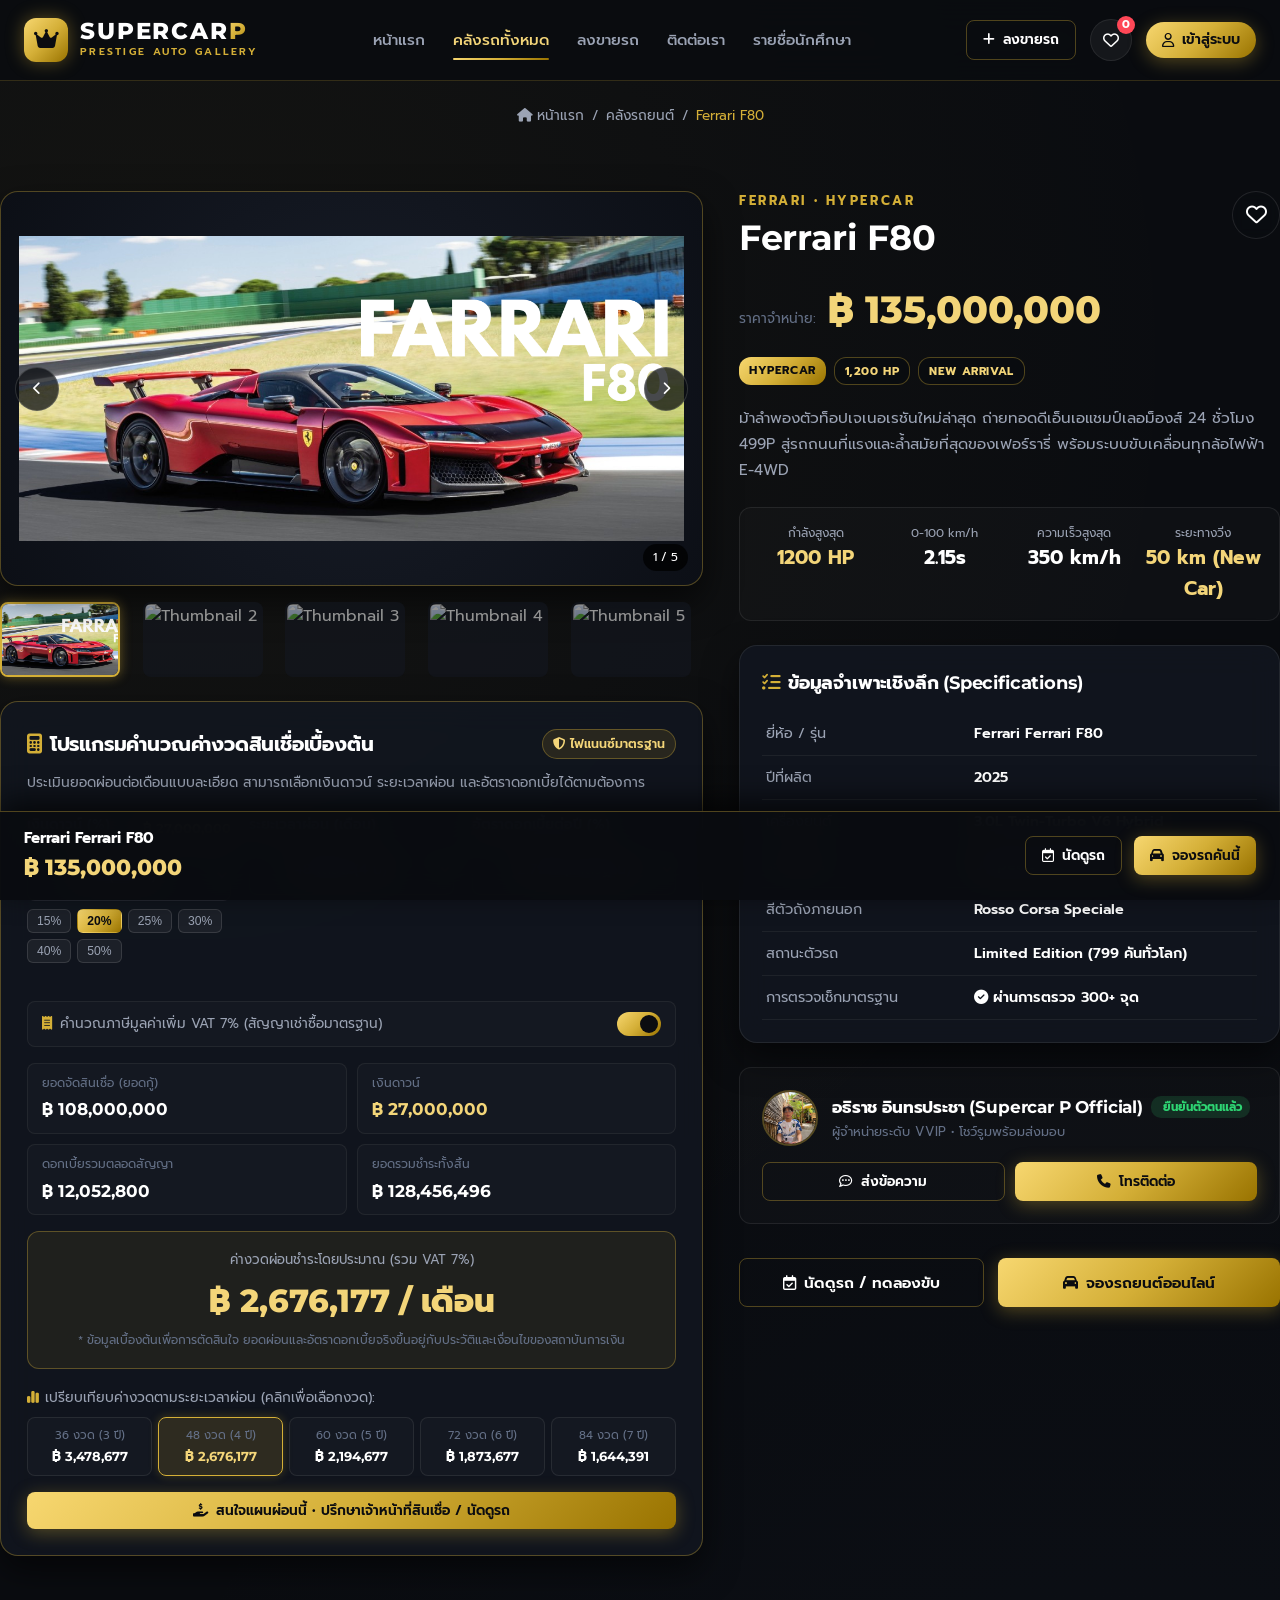
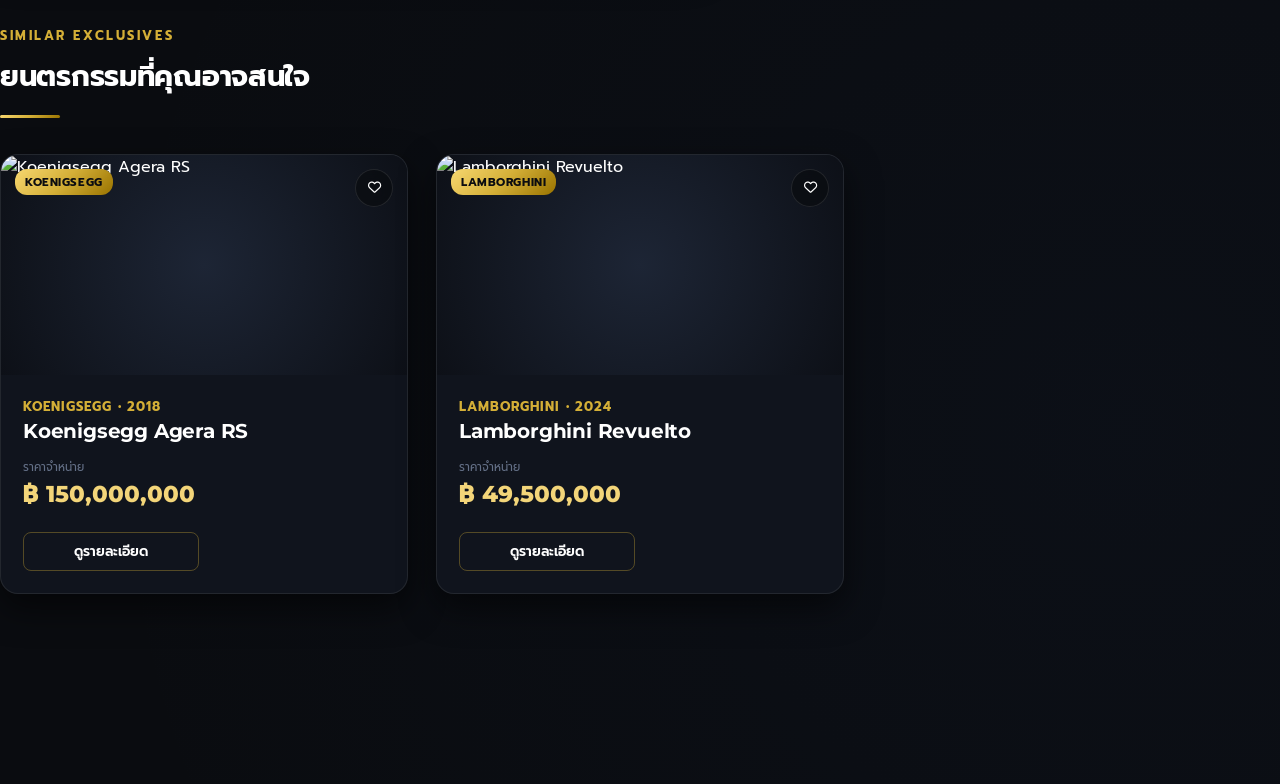
==== commit 34df0ad2: "update bug" ====
--- a/car_details.html
+++ b/car_details.html
@@ -8,10 +8,11 @@
   <!-- FontAwesome Icons -->
   <link rel="stylesheet" href="https://cdnjs.cloudflare.com/ajax/libs/font-awesome/6.5.1/css/all.min.css">
   
-  <!-- Unified Master Stylesheet -->
+  <!-- Stylesheets -->
   <link rel="stylesheet" href="style.css">
+  <link rel="stylesheet" href="css/car_details.css">
 </head>
-<body style="padding-bottom: 90px;">
+<body class="details-body">
 
   <!-- ================= 1. HEADER / NAVIGATION ================= -->
   <header class="main-header" id="navbar">
@@ -30,11 +31,12 @@
         <a href="cars.html" class="nav-link active">คลังรถทั้งหมด</a>
         <a href="sell.html" class="nav-link">ลงขายรถ</a>
         <a href="contact.html" class="nav-link">ติดต่อเรา</a>
+        <a href="team.html" class="nav-link">รายชื่อนักศึกษา</a>
       </nav>
 
       <!-- Header Tools -->
       <div class="header-tools">
-        <a href="sell.html" class="btn btn-outline btn-sm" style="display:none; @media(min-width:768px){display:inline-flex;}">
+        <a href="sell.html" class="btn btn-outline btn-sm header-sell-btn">
           <i class="fa-solid fa-plus"></i>
           <span>ลงขายรถ</span>
         </a>
@@ -58,13 +60,13 @@
   </header>
 
   <!-- ================= 2. BREADCRUMB ================= -->
-  <div class="container" style="padding-top: 24px;">
+  <div class="container details-main-section">
     <div class="breadcrumb-nav">
       <a href="index.html"><i class="fa-solid fa-house"></i> หน้าแรก</a>
       <span>/</span>
       <a href="cars.html">คลังรถยนต์</a>
       <span>/</span>
-      <span id="breadcrumbCarName" style="color:var(--color-gold);">กำลังโหลด...</span>
+      <span id="breadcrumbCarName" class="accent-gold-icon">กำลังโหลด...</span>
     </div>
   </div>
 
@@ -85,7 +87,7 @@
               <i class="fa-solid fa-chevron-right"></i>
             </button>
 
-            <div style="position:absolute; bottom:14px; right:14px; background:rgba(0,0,0,0.75); color:#fff; font-size:0.75rem; padding:4px 10px; border-radius:20px; backdrop-filter:blur(6px);">
+            <div class="gallery-counter-badge">
               <span id="currentImgIdx">1</span> / <span id="totalImgCount">5</span>
             </div>
           </div>
@@ -97,23 +99,28 @@
         </div>
 
         <!-- Loan & Installment Calculator -->
-        <div class="calculator-card glass-panel">
-          <div style="display:flex; justify-content:space-between; align-items:center; margin-bottom:14px;">
-            <h3 style="font-size:1.25rem; display:flex; align-items:center; gap:8px;">
-              <i class="fa-solid fa-calculator" style="color:var(--color-gold);"></i>
+        <div class="calculator-card glass-panel" id="loanCalculator">
+          <div class="calc-card-header">
+            <h3 class="calc-card-title">
+              <i class="fa-solid fa-calculator accent-gold-icon"></i>
               <span>โปรแกรมคำนวณค่างวดสินเชื่อเบื้องต้น</span>
             </h3>
-            <span style="font-size:0.78rem; color:var(--text-dim);">ดอกเบี้ยเริ่มต้น 2.79% ต่อปี</span>
-          </div>
-
-          <p style="font-size:0.86rem; color:var(--text-muted); line-height:1.6;">
-            ประเมินยอดผ่อนต่อเดือนโดยประมาณ สามารถปรับเปลี่ยนเงินดาวน์และระยะเวลาผ่อนได้ตามต้องการ
+            <span class="calc-header-badge">
+              <i class="fa-solid fa-shield-halved"></i> ไฟแนนซ์มาตรฐาน
+            </span>
+          </div>
+
+          <p class="calc-card-desc">
+            ประเมินยอดผ่อนต่อเดือนแบบละเอียด สามารถเลือกเงินดาวน์ ระยะเวลาผ่อน และอัตราดอกเบี้ยได้ตามต้องการ
           </p>
 
           <div class="calc-inputs-grid">
             <div class="form-group">
-              <label>เงินดาวน์ (%)</label>
-              <select id="calcDownPercent" class="custom-select" onchange="calculateInstallment()">
+              <div class="calc-input-label-row">
+                <label for="calcDownPercent">เงินดาวน์ (%)</label>
+                <span id="calcDownAmountText" class="down-amount-badge">฿ 0</span>
+              </div>
+              <select id="calcDownPercent" class="custom-select" onchange="handleDownPercentSelect()">
                 <option value="0.15">15%</option>
                 <option value="0.20" selected>20% (แนะนำ)</option>
                 <option value="0.25">25%</option>
@@ -121,10 +128,19 @@
                 <option value="0.40">40%</option>
                 <option value="0.50">50%</option>
               </select>
+              <!-- Down Payment Quick Select Buttons -->
+              <div class="calc-down-presets" id="downPresets">
+                <button type="button" class="preset-btn" onclick="setDownPreset(0.15)">15%</button>
+                <button type="button" class="preset-btn active" onclick="setDownPreset(0.20)">20%</button>
+                <button type="button" class="preset-btn" onclick="setDownPreset(0.25)">25%</button>
+                <button type="button" class="preset-btn" onclick="setDownPreset(0.30)">30%</button>
+                <button type="button" class="preset-btn" onclick="setDownPreset(0.40)">40%</button>
+                <button type="button" class="preset-btn" onclick="setDownPreset(0.50)">50%</button>
+              </div>
             </div>
 
             <div class="form-group">
-              <label>ระยะเวลาผ่อน (เดือน)</label>
+              <label for="calcPeriodMonths">ระยะเวลาผ่อน (เดือน)</label>
               <select id="calcPeriodMonths" class="custom-select" onchange="calculateInstallment()">
                 <option value="36">36 เดือน (3 ปี)</option>
                 <option value="48" selected>48 เดือน (4 ปี)</option>
@@ -135,25 +151,77 @@
             </div>
 
             <div class="form-group">
-              <label>อัตราดอกเบี้ยต่อปี (%)</label>
+              <label for="calcInterestRate">อัตราดอกเบี้ยต่อปี (%)</label>
               <select id="calcInterestRate" class="custom-select" onchange="calculateInstallment()">
-                <option value="0.0259">2.59% (พิเศษ)</option>
+                <option value="0.0239">2.39% (แคมเปญพิเศษ)</option>
+                <option value="0.0259">2.59% (ดอกเบี้ยพิเศษ)</option>
                 <option value="0.0279" selected>2.79% (มาตรฐาน)</option>
                 <option value="0.0299">2.99%</option>
                 <option value="0.0329">3.29%</option>
+                <option value="0.0359">3.59%</option>
               </select>
             </div>
           </div>
 
+          <!-- VAT Toggle Row -->
+          <div class="vat-toggle-row">
+            <span class="vat-toggle-label">
+              <i class="fa-solid fa-receipt accent-gold-icon"></i>
+              <span>คำนวณภาษีมูลค่าเพิ่ม VAT 7% (สัญญาเช่าซื้อมาตรฐาน)</span>
+            </span>
+            <label class="toggle-switch">
+              <input type="checkbox" id="calcVatToggle" checked onchange="calculateInstallment()">
+              <span class="slider-round"></span>
+            </label>
+          </div>
+
+          <!-- Financial Breakdown Summary Cards -->
+          <div class="calc-breakdown-grid">
+            <div class="breakdown-card">
+              <span class="breakdown-label">ยอดจัดสินเชื่อ (ยอดกู้)</span>
+              <span class="breakdown-val" id="calcLoanAmount">฿ 0</span>
+            </div>
+            <div class="breakdown-card">
+              <span class="breakdown-label">เงินดาวน์</span>
+              <span class="breakdown-val gold" id="calcDownPaymentVal">฿ 0</span>
+            </div>
+            <div class="breakdown-card">
+              <span class="breakdown-label">ดอกเบี้ยรวมตลอดสัญญา</span>
+              <span class="breakdown-val" id="calcTotalInterest">฿ 0</span>
+            </div>
+            <div class="breakdown-card">
+              <span class="breakdown-label">ยอดรวมชำระทั้งสิ้น</span>
+              <span class="breakdown-val" id="calcTotalPayable">฿ 0</span>
+            </div>
+          </div>
+
+          <!-- Main Result Box -->
           <div class="calc-result-box">
-            <span style="font-size:0.82rem; color:var(--text-muted); display:block; margin-bottom:4px;">
-              ค่างวดผ่อนชำระโดยประมาณ
+            <span class="calc-label-meta" id="calcResultLabel">
+              ค่างวดผ่อนชำระโดยประมาณ (รวม VAT 7%)
             </span>
             <div class="calc-result-amount" id="calcMonthlyPayment">฿ 0</div>
-            <span style="font-size:0.75rem; color:var(--text-dim); display:block; margin-top:4px;">
-              * ยอดผ่อนจริงขึ้นอยู่กับการพิจารณาและเงื่อนไขของสถาบันการเงินผู้ปล่อยสินเชื่อ
+            <span class="calc-range-caption">
+              * ข้อมูลเบื้องต้นเพื่อการตัดสินใจ ยอดผ่อนและอัตราดอกเบี้ยจริงขึ้นอยู่กับประวัติและเงื่อนไขของสถาบันการเงิน
             </span>
           </div>
+
+          <!-- Quick Comparison Grid Across Different Terms -->
+          <div class="period-compare-section">
+            <span class="period-compare-title">
+              <i class="fa-solid fa-chart-simple accent-gold-icon"></i>
+              <span>เปรียบเทียบค่างวดตามระยะเวลาผ่อน (คลิกเพื่อเลือกงวด):</span>
+            </span>
+            <div class="period-compare-grid" id="periodCompareGrid">
+              <!-- Rendered via JS -->
+            </div>
+          </div>
+
+          <!-- CTA to Consultation -->
+          <button type="button" onclick="applyPlanToAppointment()" class="btn btn-gold btn-sm calc-apply-btn">
+            <i class="fa-solid fa-hand-holding-dollar"></i>
+            <span>สนใจแผนผ่อนนี้ • ปรึกษาเจ้าหน้าที่สินเชื่อ / นัดดูรถ</span>
+          </button>
         </div>
 
       </div>
@@ -163,56 +231,56 @@
         
         <!-- Header & Wishlist -->
         <div>
-          <div style="display:flex; justify-content:space-between; align-items:flex-start; gap:16px;">
+          <div class="car-detail-title-row">
             <div>
               <span class="sub-heading" id="carBrandTypeBadge">FERRARI • HYPERCAR</span>
-              <h1 id="carNameTitle" style="font-size:2.2rem; margin:6px 0 10px; line-height:1.2;">Ferrari F80</h1>
+              <h1 id="carNameTitle" class="car-detail-main-title">Ferrari F80</h1>
             </div>
             
-            <button class="card-fav-btn" id="detailFavBtn" style="position:static; width:48px; height:48px;" onclick="toggleDetailFav()">
-              <i class="fa-regular fa-heart" style="font-size:1.3rem;"></i>
+            <button class="card-fav-btn fav-btn-static" id="detailFavBtn" onclick="toggleDetailFav()">
+              <i class="fa-regular fa-heart"></i>
             </button>
           </div>
 
-          <div style="display:flex; align-items:baseline; gap:12px; margin:10px 0 16px;">
-            <span style="font-size:0.85rem; color:var(--text-dim);">ราคาจำหน่าย:</span>
-            <span id="carPriceNumber" class="price-number" style="font-size:2.4rem;">฿ 135,000,000</span>
+          <div class="car-detail-price-row">
+            <span class="price-label-dim">ราคาจำหน่าย:</span>
+            <span id="carPriceNumber" class="price-number car-detail-price-main">฿ 135,000,000</span>
           </div>
 
           <!-- Quick Badges -->
-          <div style="display:flex; gap:8px; flex-wrap:wrap; margin-bottom:20px;" id="carBadgesContainer">
+          <div class="car-detail-badge-group" id="carBadgesContainer">
             <!-- Badges -->
           </div>
 
-          <p id="carDescriptionText" style="color:var(--text-muted); font-size:0.95rem; line-height:1.7;">
+          <p id="carDescriptionText" class="car-detail-desc-text">
             ม้าลำพองตัวท็อปเจเนอเรชันใหม่ล่าสุด ถ่ายทอดดีเอ็นเอแชมป์เลอม็องส์ 24 ชั่วโมง 499P สู่รถถนนที่แรงและล้ำสมัยที่สุด
           </p>
         </div>
 
         <!-- 4 Key Performance Highlights -->
-        <div style="display:grid; grid-template-columns:repeat(4, 1fr); gap:10px; background:rgba(255,255,255,0.02); padding:16px; border-radius:var(--radius-md); border:1px solid var(--border-glass);">
-          <div style="text-align:center;">
-            <small style="color:var(--text-muted); font-size:0.75rem; display:block;">กำลังสูงสุด</small>
-            <b id="specHp" style="color:var(--color-gold-light); font-size:1.2rem;">1,200 HP</b>
-          </div>
-          <div style="text-align:center;">
-            <small style="color:var(--text-muted); font-size:0.75rem; display:block;">0-100 km/h</small>
-            <b id="specAcc" style="color:#fff; font-size:1.2rem;">2.15s</b>
-          </div>
-          <div style="text-align:center;">
-            <small style="color:var(--text-muted); font-size:0.75rem; display:block;">ความเร็วสูงสุด</small>
-            <b id="specTopSpeed" style="color:#fff; font-size:1.2rem;">350 km/h</b>
-          </div>
-          <div style="text-align:center;">
-            <small style="color:var(--text-muted); font-size:0.75rem; display:block;">ระยะทางวิ่ง</small>
-            <b id="specMileage" style="color:var(--color-gold-light); font-size:1.2rem;">50 km</b>
+        <div class="quick-specs-bar">
+          <div class="quick-spec-item">
+            <small class="quick-spec-label">กำลังสูงสุด</small>
+            <b id="specHp" class="quick-spec-val-gold">1,200 HP</b>
+          </div>
+          <div class="quick-spec-item">
+            <small class="quick-spec-label">0-100 km/h</small>
+            <b id="specAcc" class="quick-spec-val">2.15s</b>
+          </div>
+          <div class="quick-spec-item">
+            <small class="quick-spec-label">ความเร็วสูงสุด</small>
+            <b id="specTopSpeed" class="quick-spec-val">350 km/h</b>
+          </div>
+          <div class="quick-spec-item">
+            <small class="quick-spec-label">ระยะทางวิ่ง</small>
+            <b id="specMileage" class="quick-spec-val-gold">50 km</b>
           </div>
         </div>
 
         <!-- Technical Specs Table -->
-        <div class="glass-panel" style="padding:22px;">
-          <h3 style="font-size:1.15rem; color:#fff; margin-bottom:14px; display:flex; align-items:center; gap:8px;">
-            <i class="fa-solid fa-list-check" style="color:var(--color-gold);"></i>
+        <div class="glass-panel inspection-panel">
+          <h3 class="inspection-panel-title">
+            <i class="fa-solid fa-list-check accent-gold-icon"></i>
             <span>ข้อมูลจำเพาะเชิงลึก (Specifications)</span>
           </h3>
           <table class="detail-specs-table">
@@ -221,27 +289,27 @@
             <tr><td>เครื่องยนต์</td><td id="tableEngine">-</td></tr>
             <tr><td>ระบบเกียร์</td><td id="tableTransmission">-</td></tr>
             <tr><td>สีตัวถังภายนอก</td><td id="tableColor">-</td></tr>
-            <tr><td>สถานะตัวรถ</td><td id="tableStatus" style="color:#2ed573;">-</td></tr>
-            <tr><td>การตรวจเช็กมาตรฐาน</td><td style="color:var(--color-gold-light);"><i class="fa-solid fa-circle-check"></i> ผ่านการตรวจ 300+ จุด</td></tr>
+            <tr><td>สถานะตัวรถ</td><td id="tableStatus" class="icon-green">-</td></tr>
+            <tr><td>การตรวจเช็กมาตรฐาน</td><td class="icon-gold"><i class="fa-solid fa-circle-check"></i> ผ่านการตรวจ 300+ จุด</td></tr>
           </table>
         </div>
 
         <!-- Seller Card -->
         <div class="seller-card">
           <div class="seller-header">
-            <img id="sellerAvatar" src="https://images.unsplash.com/photo-1560250097-0b93528c311a?auto=format&fit=crop&w=300&q=80" alt="Seller" class="seller-avatar">
+            <img id="sellerAvatar" src="pic/Pat.jpg" alt="Seller" class="seller-avatar" onerror="this.onerror=null; this.src='https://images.unsplash.com/photo-1560250097-0b93528c311a?auto=format&fit=crop&w=300&q=80';">
             <div>
-              <div style="display:flex; align-items:center; gap:8px;">
-                <h4 id="sellerName" style="font-size:1.05rem; color:#fff;">Supercar P Official</h4>
-                <span style="background:rgba(46,213,115,0.15); color:#2ed573; font-size:0.72rem; padding:2px 8px; border-radius:10px; font-weight:700;">
+              <div class="dealer-header-row">
+                <h4 id="sellerName" class="dealer-name-title">อธิราช อินทรประชา</h4>
+                <span class="dealer-badge-verified">
                   <i class="fa-solid fa-shield-check"></i> ยืนยันตัวตนแล้ว
                 </span>
               </div>
-              <p style="font-size:0.8rem; color:var(--text-dim); margin-top:2px;">ผู้จำหน่ายระดับ VVIP • โชว์รูมพร้อมส่งมอบ</p>
-            </div>
-          </div>
-
-          <div style="display:grid; grid-template-columns:1fr 1fr; gap:10px;">
+              <p class="dealer-sub-dim">ผู้จำหน่ายระดับ VVIP • โชว์รูมพร้อมส่งมอบ</p>
+            </div>
+          </div>
+
+          <div class="dealer-contact-grid">
             <button onclick="openModal('contactModal')" class="btn btn-outline btn-sm">
               <i class="fa-regular fa-comment-dots"></i> ส่งข้อความ
             </button>
@@ -252,11 +320,11 @@
         </div>
 
         <!-- Action CTAs -->
-        <div style="display:flex; gap:14px; margin-top:10px;">
-          <button onclick="openModal('appointmentModal')" class="btn btn-outline" style="flex:1;">
+        <div class="detail-actions-row">
+          <button onclick="openModal('appointmentModal')" class="btn btn-outline detail-action-btn-grow">
             <i class="fa-regular fa-calendar-check"></i> นัดดูรถ / ทดลองขับ
           </button>
-          <button onclick="openModal('bookingModal')" class="btn btn-gold" style="flex:1.2;">
+          <button onclick="openModal('bookingModal')" class="btn btn-gold detail-action-btn-wide">
             <i class="fa-solid fa-car"></i> จองรถยนต์ออนไลน์
           </button>
         </div>
@@ -266,11 +334,11 @@
     </div>
 
     <!-- Related Vehicles Carousel -->
-    <div style="margin-top:70px;">
+    <div class="related-cars-section">
       <div class="section-header">
         <span class="sub-heading">SIMILAR EXCLUSIVES</span>
-        <h2 style="font-size:1.8rem;">ยนตรกรรมที่คุณอาจสนใจ</h2>
-        <div class="gold-divider" style="margin-left:0;"></div>
+        <h2 class="related-cars-title">ยนตรกรรมที่คุณอาจสนใจ</h2>
+        <div class="gold-divider related-cars-divider"></div>
       </div>
 
       <div class="cars-grid" id="relatedCarsContainer">
@@ -283,11 +351,11 @@
   <div class="sticky-bottom-bar">
     <div class="sticky-bar-inner">
       <div>
-        <div id="stickyCarTitle" style="font-size:0.95rem; font-weight:700; color:#fff;">Ferrari F80</div>
-        <div id="stickyCarPrice" style="font-family:var(--font-en); font-size:1.4rem; font-weight:800; color:var(--color-gold-light);">฿ 135,000,000</div>
-      </div>
-
-      <div style="display:flex; gap:12px;">
+        <div id="stickyCarTitle" class="sticky-bar-car-name">Ferrari F80</div>
+        <div id="stickyCarPrice" class="sticky-bar-price">฿ 135,000,000</div>
+      </div>
+
+      <div class="sticky-bar-actions">
         <button onclick="openModal('appointmentModal')" class="btn btn-outline btn-sm">
           <i class="fa-regular fa-calendar-check"></i> นัดดูรถ
         </button>
@@ -304,13 +372,13 @@
   <div class="modal-overlay" id="appointmentModal">
     <div class="modal-box">
       <button class="modal-close-btn" onclick="closeModal('appointmentModal')"><i class="fa-solid fa-xmark"></i></button>
-      <div style="display:flex; align-items:center; gap:12px; margin-bottom:18px;">
-        <div style="width:44px; height:44px; border-radius:12px; background:var(--gold-gradient); display:flex; align-items:center; justify-content:center; color:#000; font-size:1.3rem;">
+      <div class="modal-header-flex">
+        <div class="modal-header-icon-box">
           <i class="fa-regular fa-calendar-check"></i>
         </div>
         <div>
-          <h3 style="font-size:1.3rem; color:#fff;">นัดหมายดูรถยนต์ / ทดลองขับ</h3>
-          <p id="modalCarSubtitle1" style="font-size:0.82rem; color:var(--text-muted);">-</p>
+          <h3 class="modal-header-h3">นัดหมายดูรถยนต์ / ทดลองขับ</h3>
+          <p id="modalCarSubtitle1" class="modal-header-sub">-</p>
         </div>
       </div>
 
@@ -343,7 +411,7 @@
             </select>
           </div>
         </div>
-        <button type="submit" class="btn btn-gold" style="width:100%; margin-top:10px;">
+        <button type="submit" class="btn btn-gold btn-modal-full">
           <i class="fa-solid fa-check"></i> ยืนยันการนัดหมาย
         </button>
       </form>
@@ -354,28 +422,28 @@
   <div class="modal-overlay" id="bookingModal">
     <div class="modal-box">
       <button class="modal-close-btn" onclick="closeModal('bookingModal')"><i class="fa-solid fa-xmark"></i></button>
-      <div style="display:flex; align-items:center; gap:12px; margin-bottom:18px;">
-        <div style="width:44px; height:44px; border-radius:12px; background:var(--gold-gradient); display:flex; align-items:center; justify-content:center; color:#000; font-size:1.3rem;">
+      <div class="modal-header-flex">
+        <div class="modal-header-icon-box">
           <i class="fa-solid fa-car"></i>
         </div>
         <div>
-          <h3 style="font-size:1.3rem; color:#fff;">จองรถยนต์ออนไลน์ (Online Booking)</h3>
-          <p style="font-size:0.82rem; color:var(--color-gold-light);">การันตีคืนเงินมัดจำ 100% หากไม่ผ่านไฟแนนซ์</p>
-        </div>
-      </div>
-
-      <div style="background:rgba(212,175,55,0.08); border:1px solid var(--border-gold); padding:16px; border-radius:12px; margin-bottom:18px;">
-        <div style="display:flex; justify-content:space-between; margin-bottom:6px; font-size:0.9rem;">
-          <span style="color:var(--text-muted);">รถยนต์ที่จอง:</span>
-          <span id="bookingCarName" style="font-weight:700; color:#fff;">-</span>
-        </div>
-        <div style="display:flex; justify-content:space-between; margin-bottom:6px; font-size:0.9rem;">
-          <span style="color:var(--text-muted);">ราคาจำหน่าย:</span>
-          <span id="bookingCarPrice" style="font-weight:700; color:var(--color-gold);">-</span>
-        </div>
-        <div style="display:flex; justify-content:space-between; padding-top:8px; border-top:1px solid rgba(255,255,255,0.08); font-size:1.05rem;">
-          <span style="color:#fff; font-weight:600;">ค่ามัดจำจองสิทธิ์:</span>
-          <span style="font-weight:800; color:#2ed573;">฿ 50,000</span>
+          <h3 class="modal-header-h3">จองรถยนต์ออนไลน์ (Online Booking)</h3>
+          <p class="modal-header-sub-gold">การันตีคืนเงินมัดจำ 100% หากไม่ผ่านไฟแนนซ์</p>
+        </div>
+      </div>
+
+      <div class="booking-summary-box">
+        <div class="booking-summary-row">
+          <span>รถยนต์ที่จอง:</span>
+          <span id="bookingCarName" class="booking-summary-val-white">-</span>
+        </div>
+        <div class="booking-summary-row">
+          <span>ราคาจำหน่าย:</span>
+          <span id="bookingCarPrice" class="booking-summary-val-gold">-</span>
+        </div>
+        <div class="booking-summary-total">
+          <span>ค่ามัดจำจองสิทธิ์:</span>
+          <span class="booking-summary-total-val">฿ 50,000</span>
         </div>
       </div>
 
@@ -394,7 +462,7 @@
             <input type="email" class="custom-input" placeholder="your@email.com" required>
           </div>
         </div>
-        <button type="submit" class="btn btn-gold" style="width:100%; margin-top:10px;">
+        <button type="submit" class="btn btn-gold btn-modal-full">
           <i class="fa-solid fa-lock"></i> ดำเนินการชำระมัดจำจองสิทธิ์
         </button>
       </form>
@@ -405,8 +473,8 @@
   <div class="modal-overlay" id="contactModal">
     <div class="modal-box">
       <button class="modal-close-btn" onclick="closeModal('contactModal')"><i class="fa-solid fa-xmark"></i></button>
-      <h3 style="font-size:1.3rem; color:#fff; margin-bottom:6px;">ส่งข้อความสอบถามผู้ขาย</h3>
-      <p id="contactCarSubtitle" style="font-size:0.85rem; color:var(--text-muted); margin-bottom:18px;">-</p>
+      <h3 class="success-modal-title">ส่งข้อความสอบถามผู้ขาย</h3>
+      <p id="contactCarSubtitle" class="success-modal-desc">-</p>
 
       <form onsubmit="handleContactSubmit(event)">
         <div class="form-group">
@@ -421,7 +489,7 @@
           <label>ข้อความสอบถาม</label>
           <textarea id="contactMessageInput" class="custom-textarea" placeholder="ระบุข้อความสอบถาม..."></textarea>
         </div>
-        <button type="submit" class="btn btn-gold" style="width:100%;">
+        <button type="submit" class="btn btn-gold btn-full-width">
           <i class="fa-solid fa-paper-plane"></i> ส่งข้อความทันที
         </button>
       </form>
@@ -458,135 +526,273 @@
       if (!currentCar) return;
 
       document.title = `${currentCar.name} (${currentCar.year}) | SUPERCAR P`;
+
+      // Breadcrumb & Title
       document.getElementById("breadcrumbCarName").textContent = currentCar.name;
       document.getElementById("carBrandTypeBadge").textContent = `${currentCar.brand.toUpperCase()} • ${currentCar.type.toUpperCase()}`;
       document.getElementById("carNameTitle").textContent = currentCar.name;
       document.getElementById("carPriceNumber").textContent = `฿ ${currentCar.priceDisplay}`;
       document.getElementById("carDescriptionText").textContent = currentCar.description;
 
+      // Sticky bar
+      document.getElementById("stickyCarTitle").textContent = `${currentCar.brand} ${currentCar.name}`;
+      document.getElementById("stickyCarPrice").textContent = `฿ ${currentCar.priceDisplay}`;
+
+      // Modal car subtitles
+      document.getElementById("modalCarSubtitle1").textContent = `${currentCar.name} (฿ ${currentCar.priceDisplay})`;
+      document.getElementById("bookingCarName").textContent = currentCar.name;
+      document.getElementById("bookingCarPrice").textContent = `฿ ${currentCar.priceDisplay}`;
+      document.getElementById("contactCarSubtitle").textContent = `สนใจสอบถาม: ${currentCar.name}`;
+      document.getElementById("contactMessageInput").value = `สวัสดีครับ ผมสนใจ ${currentCar.name} ราคา ฿ ${currentCar.priceDisplay} ต้องการสอบถามข้อมูลเพิ่มเติม...`;
+
+      // 4 Specs
       document.getElementById("specHp").textContent = `${currentCar.hp} HP`;
       document.getElementById("specAcc").textContent = currentCar.acceleration;
       document.getElementById("specTopSpeed").textContent = currentCar.topSpeed;
       document.getElementById("specMileage").textContent = currentCar.mileage;
 
-      document.getElementById("tableModel").textContent = currentCar.name;
+      // Table
+      document.getElementById("tableModel").textContent = `${currentCar.brand} ${currentCar.name}`;
       document.getElementById("tableYear").textContent = currentCar.year;
       document.getElementById("tableEngine").textContent = currentCar.engine;
       document.getElementById("tableTransmission").textContent = currentCar.transmission;
       document.getElementById("tableColor").textContent = currentCar.color;
       document.getElementById("tableStatus").textContent = currentCar.status;
 
+      // Seller Info
+      if (currentCar.seller) {
+        document.getElementById("sellerName").textContent = currentCar.seller.name || "อธิราช อินทรประชา";
+        if (currentCar.seller.phone) document.getElementById("sellerPhoneLink").href = `tel:${currentCar.seller.phone}`;
+        document.getElementById("sellerAvatar").src = currentCar.seller.avatar || "pic/Pat.jpg";
+      } else {
+        document.getElementById("sellerName").textContent = currentCar.sellerName || "อธิราช อินทรประชา";
+        document.getElementById("sellerAvatar").src = "pic/Pat.jpg";
+        if (currentCar.sellerPhone) document.getElementById("sellerPhoneLink").href = `tel:${currentCar.sellerPhone}`;
+      }
+
       // Badges
       const badgesContainer = document.getElementById("carBadgesContainer");
       badgesContainer.innerHTML = currentCar.badges.map((b, i) => `
         <span class="badge-pill ${i === 0 ? 'gold' : 'dark'}">${b}</span>
       `).join('');
 
-      // Sticky Bar
-      document.getElementById("stickyCarTitle").textContent = currentCar.name;
-      document.getElementById("stickyCarPrice").textContent = `฿ ${currentCar.priceDisplay}`;
-
-      // Seller
-      if (currentCar.seller) {
-        document.getElementById("sellerName").textContent = currentCar.seller.name;
-        document.getElementById("sellerAvatar").src = currentCar.seller.avatar;
-        document.getElementById("sellerPhoneLink").href = `tel:${currentCar.seller.phone.replace(/[^0-9]/g, '')}`;
-        document.getElementById("sellerPhoneLink").innerHTML = `<i class="fa-solid fa-phone"></i> ${currentCar.seller.phone}`;
-      }
-
-      // Modals text
-      document.getElementById("modalCarSubtitle1").textContent = `${currentCar.name} (฿ ${currentCar.priceDisplay})`;
-      document.getElementById("bookingCarName").textContent = currentCar.name;
-      document.getElementById("bookingCarPrice").textContent = `฿ ${currentCar.priceDisplay}`;
-      document.getElementById("contactCarSubtitle").textContent = `สนใจรถยนต์: ${currentCar.name}`;
-      document.getElementById("contactMessageInput").value = `สวัสดีครับ สนใจสอบถามข้อมูลรถยนต์ ${currentCar.name} (รหัส #${currentCar.id}) ครับ`;
+      // Wishlist initial icon state
+      updateDetailFavIcon();
 
       // Main image
-      setImage(0);
-
-      // Wishlist button state
-      updateDetailFavBtn();
+      updateMainImage();
     }
 
     function renderThumbnails() {
       const container = document.getElementById("thumbnailsContainer");
-      container.innerHTML = currentGallery.map((imgSrc, idx) => `
-        <div class="thumb-item ${idx === 0 ? 'active' : ''}" onclick="setImage(${idx})">
-          <img src="${imgSrc}" alt="Thumbnail ${idx + 1}">
+      document.getElementById("totalImgCount").textContent = currentGallery.length;
+
+      container.innerHTML = currentGallery.map((img, i) => `
+        <div class="thumb-item ${i === currentImgIdx ? 'active' : ''}" onclick="selectImage(${i})">
+          <img src="${img}" alt="Thumbnail ${i + 1}">
         </div>
       `).join('');
     }
 
-    function setImage(idx) {
+    function selectImage(idx) {
       currentImgIdx = idx;
-      const mainImg = document.getElementById("mainImage");
-      mainImg.style.opacity = '0.3';
+      updateMainImage();
+    }
+
+    function nextImage() {
+      currentImgIdx = (currentImgIdx + 1) % currentGallery.length;
+      updateMainImage();
+    }
+
+    function prevImage() {
+      currentImgIdx = (currentImgIdx - 1 + currentGallery.length) % currentGallery.length;
+      updateMainImage();
+    }
+
+    function updateMainImage() {
+      const img = document.getElementById("mainImage");
+      img.style.opacity = "0.3";
       setTimeout(() => {
-        mainImg.src = currentGallery[currentImgIdx];
-        mainImg.style.opacity = '1';
-      }, 150);
-
+        img.src = currentGallery[currentImgIdx];
+        img.style.opacity = "1";
+      }, 120);
       document.getElementById("currentImgIdx").textContent = currentImgIdx + 1;
-      document.getElementById("totalImgCount").textContent = currentGallery.length;
-
-      document.querySelectorAll(".thumb-item").forEach((thumb, i) => {
-        thumb.classList.toggle("active", i === currentImgIdx);
+
+      // Update thumbnail active
+      document.querySelectorAll(".thumb-item, .thumb-box").forEach((box, i) => {
+        box.classList.toggle("active", i === currentImgIdx);
       });
     }
 
-    function nextImage() {
-      let nextIdx = (currentImgIdx + 1) % currentGallery.length;
-      setImage(nextIdx);
-    }
-
-    function prevImage() {
-      let prevIdx = (currentImgIdx - 1 + currentGallery.length) % currentGallery.length;
-      setImage(prevIdx);
-    }
-
-    // Installment Calculator
-    function calculateInstallment() {
-      if (!currentCar) return;
-
-      const price = currentCar.price;
-      const downPercent = parseFloat(document.getElementById("calcDownPercent").value);
-      const months = parseInt(document.getElementById("calcPeriodMonths").value);
-      const annualRate = parseFloat(document.getElementById("calcInterestRate").value);
-
-      const downPayment = price * downPercent;
-      const loanAmount = price - downPayment;
-      const years = months / 12;
-      const totalInterest = loanAmount * annualRate * years;
-      const totalLoanWithInterest = loanAmount + totalInterest;
-      const monthlyPayment = Math.round(totalLoanWithInterest / months);
-
-      document.getElementById("calcMonthlyPayment").textContent = `฿ ${monthlyPayment.toLocaleString()} / เดือน`;
-    }
-
-    // Wishlist Toggle for detail page
+    // Favorite handler
     function toggleDetailFav() {
       if (!currentCar) return;
       toggleWishlist(currentCar.id);
-      updateDetailFavBtn();
-    }
-
-    function updateDetailFavBtn() {
-      const btn = document.getElementById("detailFavBtn");
+      updateDetailFavIcon();
+    }
+
+    function updateDetailFavIcon() {
+      if (!currentCar) return;
       const wishlist = getWishlist();
       const isFav = wishlist.includes(currentCar.id);
+      const btn = document.getElementById("detailFavBtn");
       btn.classList.toggle("active", isFav);
-      const icon = btn.querySelector("i");
-      if (icon) {
-        icon.className = isFav ? "fa-solid fa-heart" : "fa-regular fa-heart";
-        icon.style.color = isFav ? "#ff4757" : "";
+      btn.innerHTML = `<i class="${isFav ? 'fa-solid fav-active' : 'fa-regular'} fa-heart"></i>`;
+    }
+
+    // Calculator State & Logic
+    let currentCalcState = {
+      monthlyPayment: 0,
+      downPayment: 0,
+      loanAmount: 0,
+      totalInterest: 0,
+      totalPayable: 0,
+      periodMonths: 48,
+      downPercent: 0.20,
+      interestRate: 0.0279,
+      isVat: true
+    };
+
+    function setDownPreset(percent) {
+      const sel = document.getElementById("calcDownPercent");
+      if (sel) sel.value = percent.toFixed(2);
+      
+      document.querySelectorAll(".preset-btn").forEach(btn => {
+        const btnVal = parseFloat(btn.textContent) / 100;
+        btn.classList.toggle("active", Math.abs(btnVal - percent) < 0.001);
+      });
+      calculateInstallment();
+    }
+
+    function handleDownPercentSelect() {
+      const val = parseFloat(document.getElementById("calcDownPercent").value);
+      document.querySelectorAll(".preset-btn").forEach(btn => {
+        const btnVal = parseFloat(btn.textContent) / 100;
+        btn.classList.toggle("active", Math.abs(btnVal - val) < 0.001);
+      });
+      calculateInstallment();
+    }
+
+    function selectPeriod(months) {
+      const periodSelect = document.getElementById("calcPeriodMonths");
+      if (periodSelect) {
+        periodSelect.value = months;
+        calculateInstallment();
       }
     }
 
-    // Related Cars
+    function calculateInstallment() {
+      if (!currentCar) return;
+      const price = currentCar.price;
+      const downPercent = parseFloat(document.getElementById("calcDownPercent").value);
+      const periodMonths = parseInt(document.getElementById("calcPeriodMonths").value);
+      const interestRatePerYear = parseFloat(document.getElementById("calcInterestRate").value);
+      const isVat = document.getElementById("calcVatToggle") ? document.getElementById("calcVatToggle").checked : true;
+
+      const downPayment = Math.round(price * downPercent);
+      const loanAmount = price - downPayment;
+      const years = periodMonths / 12;
+
+      // Flat rate formula
+      const totalInterest = Math.round(loanAmount * interestRatePerYear * years);
+      const totalBeforeVat = loanAmount + totalInterest;
+      const monthlyBeforeVat = totalBeforeVat / periodMonths;
+
+      // Hire Purchase VAT 7%
+      const monthlyPayment = Math.round(isVat ? monthlyBeforeVat * 1.07 : monthlyBeforeVat);
+      const totalPayable = Math.round(isVat ? totalBeforeVat * 1.07 : totalBeforeVat);
+
+      // Save calculation state
+      currentCalcState = {
+        monthlyPayment,
+        downPayment,
+        loanAmount,
+        totalInterest,
+        totalPayable,
+        periodMonths,
+        downPercent,
+        interestRate: interestRatePerYear,
+        isVat
+      };
+
+      // Update Summary UI
+      const downAmountText = document.getElementById("calcDownAmountText");
+      if (downAmountText) downAmountText.textContent = `฿ ${downPayment.toLocaleString()}`;
+
+      const downVal = document.getElementById("calcDownPaymentVal");
+      if (downVal) downVal.textContent = `฿ ${downPayment.toLocaleString()}`;
+
+      const loanAmountEl = document.getElementById("calcLoanAmount");
+      if (loanAmountEl) loanAmountEl.textContent = `฿ ${loanAmount.toLocaleString()}`;
+
+      const totalInterestEl = document.getElementById("calcTotalInterest");
+      if (totalInterestEl) totalInterestEl.textContent = `฿ ${totalInterest.toLocaleString()}`;
+
+      const totalPayableEl = document.getElementById("calcTotalPayable");
+      if (totalPayableEl) totalPayableEl.textContent = `฿ ${totalPayable.toLocaleString()}`;
+
+      const resultLabel = document.getElementById("calcResultLabel");
+      if (resultLabel) {
+        resultLabel.textContent = isVat ? "ค่างวดผ่อนชำระโดยประมาณ (รวม VAT 7%)" : "ค่างวดผ่อนชำระโดยประมาณ (ก่อน VAT)";
+      }
+
+      const monthlyEl = document.getElementById("calcMonthlyPayment");
+      if (monthlyEl) monthlyEl.textContent = `฿ ${monthlyPayment.toLocaleString()} / เดือน`;
+
+      // Render Comparison Grid for all standard periods
+      renderPeriodComparison(price, downPayment, loanAmount, interestRatePerYear, isVat, periodMonths);
+    }
+
+    function renderPeriodComparison(price, downPayment, loanAmount, rate, isVat, activeMonths) {
+      const grid = document.getElementById("periodCompareGrid");
+      if (!grid) return;
+
+      const periods = [36, 48, 60, 72, 84];
+      grid.innerHTML = periods.map(m => {
+        const y = m / 12;
+        const interest = loanAmount * rate * y;
+        const total = loanAmount + interest;
+        const monthly = Math.round(isVat ? (total / m) * 1.07 : total / m);
+        const isActive = m === activeMonths;
+        return `
+          <div class="period-pill ${isActive ? 'active' : ''}" onclick="selectPeriod(${m})" title="เลือกผ่อน ${m} เดือน">
+            <span class="period-pill-months">${m} งวด (${y} ปี)</span>
+            <span class="period-pill-amount">฿ ${monthly.toLocaleString()}</span>
+          </div>
+        `;
+      }).join('');
+    }
+
+    function applyPlanToAppointment() {
+      if (!currentCar) return;
+      const vatText = currentCalcState.isVat ? "รวม VAT 7%" : "ก่อน VAT";
+      const planSummary = `สนใจแผนสินเชื่อ ${currentCar.brand} ${currentCar.name}: เงินดาวน์ ${(currentCalcState.downPercent * 100).toFixed(0)}% (฿ ${currentCalcState.downPayment.toLocaleString()}), ผ่อน ${currentCalcState.periodMonths} เดือน (~฿ ${currentCalcState.monthlyPayment.toLocaleString()}/ด. ${vatText})`;
+
+      const contactMsg = document.getElementById("contactMessageInput");
+      if (contactMsg) {
+        contactMsg.value = `สวัสดีครับ ผมต้องการสอบถามและปรึกษาสินเชื่อสำหรับ ${currentCar.name}\n${planSummary}`;
+      }
+
+      openModal("appointmentModal");
+      if (typeof showToast === 'function') {
+        showToast("ระบบดึงข้อมูลแผนสินเชื่อที่คุณเลือกเรียบร้อยแล้ว กรุณาระบุวันเวลานัดหมาย", "success", 4000);
+      }
+    }
+
+    // Related cars (same brand or same type)
     function renderRelatedCars() {
       const container = document.getElementById("relatedCarsContainer");
-      const related = CAR_DATABASE.filter(c => c.id !== currentCar.id).slice(0, 3);
+      if (!container || !currentCar) return;
+
       const wishlist = getWishlist();
+      const related = CAR_DATABASE
+        .filter(c => c.id !== currentCar.id && (c.brand === currentCar.brand || c.type === currentCar.type))
+        .slice(0, 3);
+
+      if (related.length === 0) {
+        document.querySelector(".related-cars-section").style.display = "none";
+        return;
+      }
 
       container.innerHTML = related.map(car => {
         const isFav = wishlist.includes(car.id);
@@ -600,7 +806,7 @@
               <button class="card-fav-btn ${isFav ? 'active' : ''}" 
                       data-wishlist-id="${car.id}"
                       onclick="toggleWishlist(${car.id}, event)">
-                <i class="${isFav ? 'fa-solid' : 'fa-regular'} fa-heart" ${isFav ? 'style="color:#ff4757;"' : ''}></i>
+                <i class="${isFav ? 'fa-solid fav-active' : 'fa-regular'} fa-heart"></i>
               </button>
             </div>
             <div class="car-info">
@@ -611,7 +817,7 @@
                 <span class="price-number">฿ ${car.priceDisplay}</span>
               </div>
               <div class="car-actions">
-                <a href="car_details.html?id=${car.id}" class="btn btn-outline btn-sm" style="flex:1;">
+                <a href="car_details.html?id=${car.id}" class="btn btn-outline btn-sm flex-1">
                   ดูรายละเอียด
                 </a>
               </div>
@@ -625,35 +831,41 @@
     function openModal(id) {
       const modal = document.getElementById(id);
       if (modal) {
-        modal.style.display = 'flex';
-        document.body.style.overflow = 'hidden';
+        modal.classList.add("is-flex");
+        modal.style.display = "flex";
+        document.body.style.overflow = "hidden";
       }
     }
 
     function closeModal(id) {
       const modal = document.getElementById(id);
       if (modal) {
-        modal.style.display = 'none';
-        document.body.style.overflow = 'auto';
+        modal.classList.remove("is-flex");
+        modal.style.display = "none";
+        document.body.style.overflow = "auto";
       }
     }
 
     function handleAppointmentSubmit(e) {
       e.preventDefault();
-      closeModal('appointmentModal');
-      showToast("ส่งคำขอนัดหมายเรียบร้อยแล้ว ทีมงาน VIP Concierge จะติดต่อกลับเพื่อยืนยันเวลา", "success", 5000);
+      const name = document.getElementById("appUserName").value;
+      const date = document.getElementById("appDate").value;
+      const time = document.getElementById("appTime").value;
+
+      closeModal("appointmentModal");
+      showToast(`จองนัดหมายดูรถสำเร็จ! คุณ ${name} วันที่ ${date} (${time}) เจ้าหน้าที่จะติดต่อยืนยันอีกครั้ง`, "success", 5000);
     }
 
     function handleBookingSubmit(e) {
       e.preventDefault();
-      closeModal('bookingModal');
-      showToast("ระบบบันทึกการจองสิทธิ์เรียบร้อยแล้ว! เจ้าหน้าที่จะติดต่อเพื่อดำเนินการด้านเอกสารและใบเสร็จ", "success", 6000);
+      closeModal("bookingModal");
+      showToast("ระบบบันทึกคำขอจองสิทธิ์เรียบร้อยแล้ว! เจ้าหน้าที่การเงินจะติดต่อกลับเพื่อยืนยันการชำระเงินมัดจำ", "success", 6000);
     }
 
     function handleContactSubmit(e) {
       e.preventDefault();
-      closeModal('contactModal');
-      showToast("ส่งข้อความถึงผู้ขายเรียบร้อยแล้ว จะได้รับการตอบกลับโดยเร็วที่สุด", "success", 5000);
+      closeModal("contactModal");
+      showToast("ส่งข้อความถึงผู้ขายเรียบร้อยแล้ว! ขอบคุณที่สนใจรถยนต์ของเรา", "success", 4000);
     }
   </script>
 </body>
--- a/style.css
+++ b/style.css
@@ -315,6 +315,57 @@
   height: 2px;
   background: var(--text-main);
   transition: var(--transition-smooth);
+}
+
+/* User Profile Badge & Navbar Auth Tools */
+.user-profile-badge {
+  display: flex;
+  align-items: center;
+  gap: 8px;
+}
+
+.user-profile-avatar {
+  width: 32px;
+  height: 32px;
+  border-radius: 50%;
+  background: var(--gold-gradient);
+  display: flex;
+  align-items: center;
+  justify-content: center;
+  color: #0b0c10;
+  font-weight: 700;
+  font-size: 0.85rem;
+}
+
+.user-profile-name {
+  font-size: 0.88rem;
+  font-weight: 600;
+  color: var(--text-main);
+  display: none;
+}
+
+@media (min-width: 640px) {
+  .user-profile-name {
+    display: inline;
+  }
+}
+
+.btn-user-logout {
+  padding: 6px 12px;
+  font-size: 0.8rem;
+  border-radius: 20px;
+  border-color: rgba(255, 255, 255, 0.15);
+}
+
+.btn-user-login {
+  border-radius: 20px;
+  padding: 7px 16px;
+  font-size: 0.88rem;
+}
+
+.toast-text {
+  font-size: 0.92rem;
+  font-weight: 500;
 }
 
 /* ===================================================================
--- a/css/car_details.css
+++ b/css/car_details.css
@@ -0,0 +1,684 @@
+/* ===================================================================
+   SUPERCAR P - Car Details Page Stylesheet
+   =================================================================== */
+
+.details-body {
+  padding-bottom: 90px;
+}
+
+.header-sell-btn {
+  display: none;
+}
+
+@media (min-width: 768px) {
+  .header-sell-btn {
+    display: inline-flex;
+  }
+}
+
+.details-main-section {
+  padding-top: 24px;
+}
+
+.accent-gold-icon {
+  color: var(--color-gold);
+}
+
+.gallery-counter-badge {
+  position: absolute;
+  bottom: 14px;
+  right: 14px;
+  background: rgba(0, 0, 0, 0.75);
+  color: #fff;
+  font-size: 0.75rem;
+  padding: 4px 10px;
+  border-radius: 20px;
+  backdrop-filter: blur(6px);
+  z-index: 2;
+}
+
+/* Gallery & Main Image Viewport Sizing Fix */
+.gallery-container {
+  display: flex;
+  flex-direction: column;
+  gap: 12px;
+}
+
+.main-image-viewport {
+  position: relative;
+  background: radial-gradient(circle at center, #181d28 0%, #0c0f16 100%);
+  border: 1.5px solid var(--border-gold);
+  border-radius: var(--radius-lg);
+  aspect-ratio: 16 / 9;
+  max-height: 400px;
+  width: 100%;
+  overflow: hidden;
+  box-shadow: 0 15px 35px rgba(0, 0, 0, 0.6);
+  display: flex;
+  align-items: center;
+  justify-content: center;
+}
+
+.main-image-viewport img {
+  width: 100%;
+  height: 100%;
+  object-fit: contain;
+  padding: 12px 18px;
+  transition: opacity 0.25s ease, transform 0.3s ease;
+}
+
+.main-image-viewport:hover img {
+  transform: scale(1.02);
+}
+
+/* Thumbnails styling */
+.thumbnails-row {
+  display: grid;
+  grid-template-columns: repeat(5, 1fr);
+  gap: 10px;
+  margin-top: 4px;
+}
+
+.thumb-item, .thumb-box {
+  aspect-ratio: 16 / 10;
+  max-height: 75px;
+  border-radius: var(--radius-sm);
+  overflow: hidden;
+  border: 2px solid transparent;
+  cursor: pointer;
+  background: #141822;
+  transition: var(--transition-smooth);
+  opacity: 0.55;
+  display: flex;
+  align-items: center;
+  justify-content: center;
+}
+
+.thumb-item img, .thumb-box img {
+  width: 100%;
+  height: 100%;
+  object-fit: cover;
+}
+
+.thumb-item:hover, .thumb-box:hover {
+  opacity: 0.95;
+  transform: translateY(-2px);
+  border-color: rgba(212, 175, 55, 0.5);
+}
+
+.thumb-item.active, .thumb-box.active {
+  border-color: var(--color-gold);
+  opacity: 1;
+  box-shadow: 0 0 12px rgba(212, 175, 55, 0.45);
+}
+
+/* Finance Calculator Card */
+.calculator-card {
+  margin-top: 24px;
+  border: 1px solid var(--border-gold);
+}
+
+.calc-card-header {
+  display: flex;
+  justify-content: space-between;
+  align-items: center;
+  margin-bottom: 12px;
+  flex-wrap: wrap;
+  gap: 8px;
+}
+
+.calc-card-title {
+  font-size: 1.25rem;
+  display: flex;
+  align-items: center;
+  gap: 8px;
+}
+
+.calc-header-badge {
+  background: rgba(212, 175, 55, 0.12);
+  border: 1px solid var(--border-gold);
+  color: var(--color-gold-light);
+  padding: 4px 10px;
+  border-radius: 20px;
+  font-size: 0.78rem;
+  font-weight: 600;
+  display: inline-flex;
+  align-items: center;
+  gap: 5px;
+}
+
+.calc-card-desc {
+  font-size: 0.86rem;
+  color: var(--text-muted);
+  line-height: 1.6;
+}
+
+.calc-input-label-row {
+  display: flex;
+  justify-content: space-between;
+  align-items: center;
+  margin-bottom: 6px;
+}
+
+.down-amount-badge {
+  font-size: 0.82rem;
+  color: var(--color-gold-light);
+  font-weight: 700;
+  font-family: var(--font-en);
+}
+
+.calc-down-presets {
+  display: flex;
+  gap: 6px;
+  margin-top: 8px;
+  flex-wrap: wrap;
+}
+
+.preset-btn {
+  background: rgba(255, 255, 255, 0.05);
+  border: 1px solid rgba(255, 255, 255, 0.12);
+  color: var(--text-muted);
+  padding: 4px 9px;
+  border-radius: 6px;
+  font-size: 0.76rem;
+  cursor: pointer;
+  transition: all 0.2s ease;
+}
+
+.preset-btn:hover {
+  background: rgba(212, 175, 55, 0.15);
+  color: #fff;
+  border-color: var(--border-gold);
+}
+
+.preset-btn.active {
+  background: var(--gold-gradient);
+  color: #0b0c10;
+  border-color: transparent;
+  font-weight: 700;
+}
+
+/* VAT Toggle Switch */
+.vat-toggle-row {
+  display: flex;
+  align-items: center;
+  justify-content: space-between;
+  padding: 10px 14px;
+  background: rgba(255, 255, 255, 0.02);
+  border: 1px solid rgba(255, 255, 255, 0.06);
+  border-radius: var(--radius-sm);
+  margin: 14px 0 16px;
+}
+
+.vat-toggle-label {
+  font-size: 0.85rem;
+  color: var(--text-muted);
+  display: flex;
+  align-items: center;
+  gap: 8px;
+}
+
+.toggle-switch {
+  position: relative;
+  display: inline-block;
+  width: 44px;
+  height: 24px;
+  flex-shrink: 0;
+}
+
+.toggle-switch input {
+  opacity: 0;
+  width: 0;
+  height: 0;
+}
+
+.slider-round {
+  position: absolute;
+  cursor: pointer;
+  top: 0; left: 0; right: 0; bottom: 0;
+  background-color: #2b303c;
+  transition: .3s;
+  border-radius: 24px;
+}
+
+.slider-round:before {
+  position: absolute;
+  content: "";
+  height: 18px;
+  width: 18px;
+  left: 3px;
+  bottom: 3px;
+  background-color: white;
+  transition: .3s;
+  border-radius: 50%;
+}
+
+input:checked + .slider-round {
+  background: var(--gold-gradient);
+}
+
+input:checked + .slider-round:before {
+  transform: translateX(20px);
+  background-color: #0b0c10;
+}
+
+/* Financial Breakdown Grid */
+.calc-breakdown-grid {
+  display: grid;
+  grid-template-columns: repeat(2, 1fr);
+  gap: 10px;
+  margin: 16px 0;
+}
+
+@media (max-width: 500px) {
+  .calc-breakdown-grid {
+    grid-template-columns: 1fr;
+  }
+}
+
+.breakdown-card {
+  background: rgba(255, 255, 255, 0.02);
+  border: 1px solid rgba(255, 255, 255, 0.06);
+  border-radius: var(--radius-sm);
+  padding: 10px 14px;
+}
+
+.breakdown-label {
+  font-size: 0.76rem;
+  color: var(--text-dim);
+  display: block;
+}
+
+.breakdown-val {
+  font-size: 1.05rem;
+  font-weight: 700;
+  color: #fff;
+  margin-top: 3px;
+  display: block;
+  font-family: var(--font-en);
+}
+
+.breakdown-val.gold {
+  color: var(--color-gold-light);
+}
+
+/* Quick Period Compare Grid */
+.period-compare-section {
+  margin-top: 18px;
+}
+
+.period-compare-title {
+  font-size: 0.85rem;
+  color: var(--text-muted);
+  margin-bottom: 8px;
+  display: flex;
+  align-items: center;
+  gap: 6px;
+}
+
+.period-compare-grid {
+  display: grid;
+  grid-template-columns: repeat(5, 1fr);
+  gap: 6px;
+}
+
+@media (max-width: 600px) {
+  .period-compare-grid {
+    grid-template-columns: repeat(3, 1fr);
+  }
+}
+
+.period-pill {
+  background: rgba(255, 255, 255, 0.02);
+  border: 1px solid rgba(255, 255, 255, 0.08);
+  border-radius: var(--radius-sm);
+  padding: 8px 4px;
+  text-align: center;
+  cursor: pointer;
+  transition: all 0.2s ease;
+}
+
+.period-pill:hover {
+  background: rgba(212, 175, 55, 0.1);
+  border-color: var(--border-gold);
+}
+
+.period-pill.active {
+  background: rgba(212, 175, 55, 0.15);
+  border-color: var(--color-gold);
+  box-shadow: 0 0 10px rgba(212, 175, 55, 0.25);
+}
+
+.period-pill-months {
+  font-size: 0.72rem;
+  color: var(--text-dim);
+  display: block;
+}
+
+.period-pill-amount {
+  font-size: 0.84rem;
+  font-weight: 700;
+  color: #fff;
+  margin-top: 2px;
+  display: block;
+  font-family: var(--font-en);
+}
+
+.period-pill.active .period-pill-amount {
+  color: var(--color-gold-light);
+}
+
+.calc-apply-btn {
+  width: 100%;
+  margin-top: 16px;
+  gap: 8px;
+  justify-content: center;
+}
+
+.calc-label-meta {
+  font-size: 0.82rem;
+  color: var(--text-muted);
+  display: block;
+  margin-bottom: 4px;
+}
+
+.calc-range-caption {
+  font-size: 0.75rem;
+  color: var(--text-dim);
+  display: block;
+  margin-top: 4px;
+}
+
+/* Detail Main Info */
+.car-detail-title-row {
+  display: flex;
+  justify-content: space-between;
+  align-items: flex-start;
+  gap: 16px;
+}
+
+.car-detail-main-title {
+  font-size: 2.2rem;
+  margin: 6px 0 10px;
+  line-height: 1.2;
+}
+
+.fav-btn-static {
+  position: static;
+  width: 48px;
+  height: 48px;
+  font-size: 1.3rem;
+}
+
+.car-detail-price-row {
+  display: flex;
+  align-items: baseline;
+  gap: 12px;
+  margin: 10px 0 16px;
+}
+
+.price-label-dim {
+  font-size: 0.85rem;
+  color: var(--text-dim);
+}
+
+.car-detail-price-main {
+  font-size: 2.4rem;
+}
+
+.car-detail-badge-group {
+  display: flex;
+  gap: 8px;
+  flex-wrap: wrap;
+  margin-bottom: 20px;
+}
+
+.car-detail-desc-text {
+  color: var(--text-muted);
+  font-size: 0.95rem;
+  line-height: 1.7;
+}
+
+/* Quick 4-specs bar */
+.quick-specs-bar {
+  display: grid;
+  grid-template-columns: repeat(4, 1fr);
+  gap: 10px;
+  background: rgba(255, 255, 255, 0.02);
+  padding: 16px;
+  border-radius: var(--radius-md);
+  border: 1px solid var(--border-glass);
+}
+
+@media (max-width: 600px) {
+  .quick-specs-bar {
+    grid-template-columns: repeat(2, 1fr);
+  }
+}
+
+.quick-spec-item {
+  text-align: center;
+}
+
+.quick-spec-label {
+  color: var(--text-muted);
+  font-size: 0.75rem;
+  display: block;
+}
+
+.quick-spec-val {
+  color: #fff;
+  font-size: 1.2rem;
+}
+
+.quick-spec-val-gold {
+  color: var(--color-gold-light);
+  font-size: 1.2rem;
+}
+
+/* Inspection panel */
+.inspection-panel {
+  padding: 22px;
+}
+
+.inspection-panel-title {
+  font-size: 1.15rem;
+  color: #fff;
+  margin-bottom: 14px;
+  display: flex;
+  align-items: center;
+  gap: 8px;
+}
+
+.icon-green {
+  color: #2ed573;
+}
+
+.icon-gold {
+  color: var(--color-gold-light);
+}
+
+/* Dealer Info Card */
+.dealer-header-row {
+  display: flex;
+  align-items: center;
+  gap: 8px;
+}
+
+.dealer-name-title {
+  font-size: 1.05rem;
+  color: #fff;
+}
+
+.dealer-badge-verified {
+  background: rgba(46, 213, 115, 0.15);
+  color: #2ed573;
+  font-size: 0.72rem;
+  padding: 2px 8px;
+  border-radius: 10px;
+  font-weight: 700;
+}
+
+.dealer-sub-dim {
+  font-size: 0.8rem;
+  color: var(--text-dim);
+  margin-top: 2px;
+}
+
+.dealer-contact-grid {
+  display: grid;
+  grid-template-columns: 1fr 1fr;
+  gap: 10px;
+}
+
+.detail-actions-row {
+  display: flex;
+  gap: 14px;
+  margin-top: 10px;
+}
+
+.detail-action-btn-grow {
+  flex: 1;
+}
+
+.detail-action-btn-wide {
+  flex: 1.2;
+}
+
+/* Related Cars */
+.related-cars-section {
+  margin-top: 70px;
+}
+
+.related-cars-title {
+  font-size: 1.8rem;
+}
+
+.related-cars-divider {
+  margin-left: 0;
+}
+
+/* Sticky Bottom Bar */
+.sticky-bar-car-name {
+  font-size: 0.95rem;
+  font-weight: 700;
+  color: #fff;
+}
+
+.sticky-bar-price {
+  font-family: var(--font-en);
+  font-size: 1.4rem;
+  font-weight: 800;
+  color: var(--color-gold-light);
+}
+
+.sticky-bar-actions {
+  display: flex;
+  gap: 12px;
+}
+
+/* Booking & Finance Modals */
+.modal-header-flex {
+  display: flex;
+  align-items: center;
+  gap: 12px;
+  margin-bottom: 18px;
+}
+
+.modal-header-icon-box {
+  width: 44px;
+  height: 44px;
+  border-radius: 12px;
+  background: var(--gold-gradient);
+  display: flex;
+  align-items: center;
+  justify-content: center;
+  color: #000;
+  font-size: 1.3rem;
+  flex-shrink: 0;
+}
+
+.modal-header-h3 {
+  font-size: 1.3rem;
+  color: #fff;
+}
+
+.modal-header-sub {
+  font-size: 0.82rem;
+  color: var(--text-muted);
+}
+
+.modal-header-sub-gold {
+  font-size: 0.82rem;
+  color: var(--color-gold-light);
+}
+
+.booking-summary-box {
+  background: rgba(212, 175, 55, 0.08);
+  border: 1px solid var(--border-gold);
+  padding: 16px;
+  border-radius: 12px;
+  margin-bottom: 18px;
+}
+
+.booking-summary-row {
+  display: flex;
+  justify-content: space-between;
+  margin-bottom: 6px;
+  font-size: 0.9rem;
+  color: var(--text-muted);
+}
+
+.booking-summary-val-white {
+  font-weight: 700;
+  color: #fff;
+}
+
+.booking-summary-val-gold {
+  font-weight: 700;
+  color: var(--color-gold);
+}
+
+.booking-summary-total {
+  display: flex;
+  justify-content: space-between;
+  padding-top: 8px;
+  border-top: 1px solid rgba(255, 255, 255, 0.08);
+  font-size: 1.05rem;
+  color: #fff;
+  font-weight: 600;
+}
+
+.booking-summary-total-val {
+  font-weight: 800;
+  color: #2ed573;
+}
+
+.btn-modal-full {
+  width: 100%;
+  margin-top: 10px;
+}
+
+.success-modal-title {
+  font-size: 1.3rem;
+  color: #fff;
+  margin-bottom: 6px;
+}
+
+.success-modal-desc {
+  font-size: 0.85rem;
+  color: var(--text-muted);
+  margin-bottom: 18px;
+}
+
+.btn-full-width {
+  width: 100%;
+}
+
+.fav-active {
+  color: #ff4757 !important;
+}
+
+.flex-1 {
+  flex: 1;
+}
